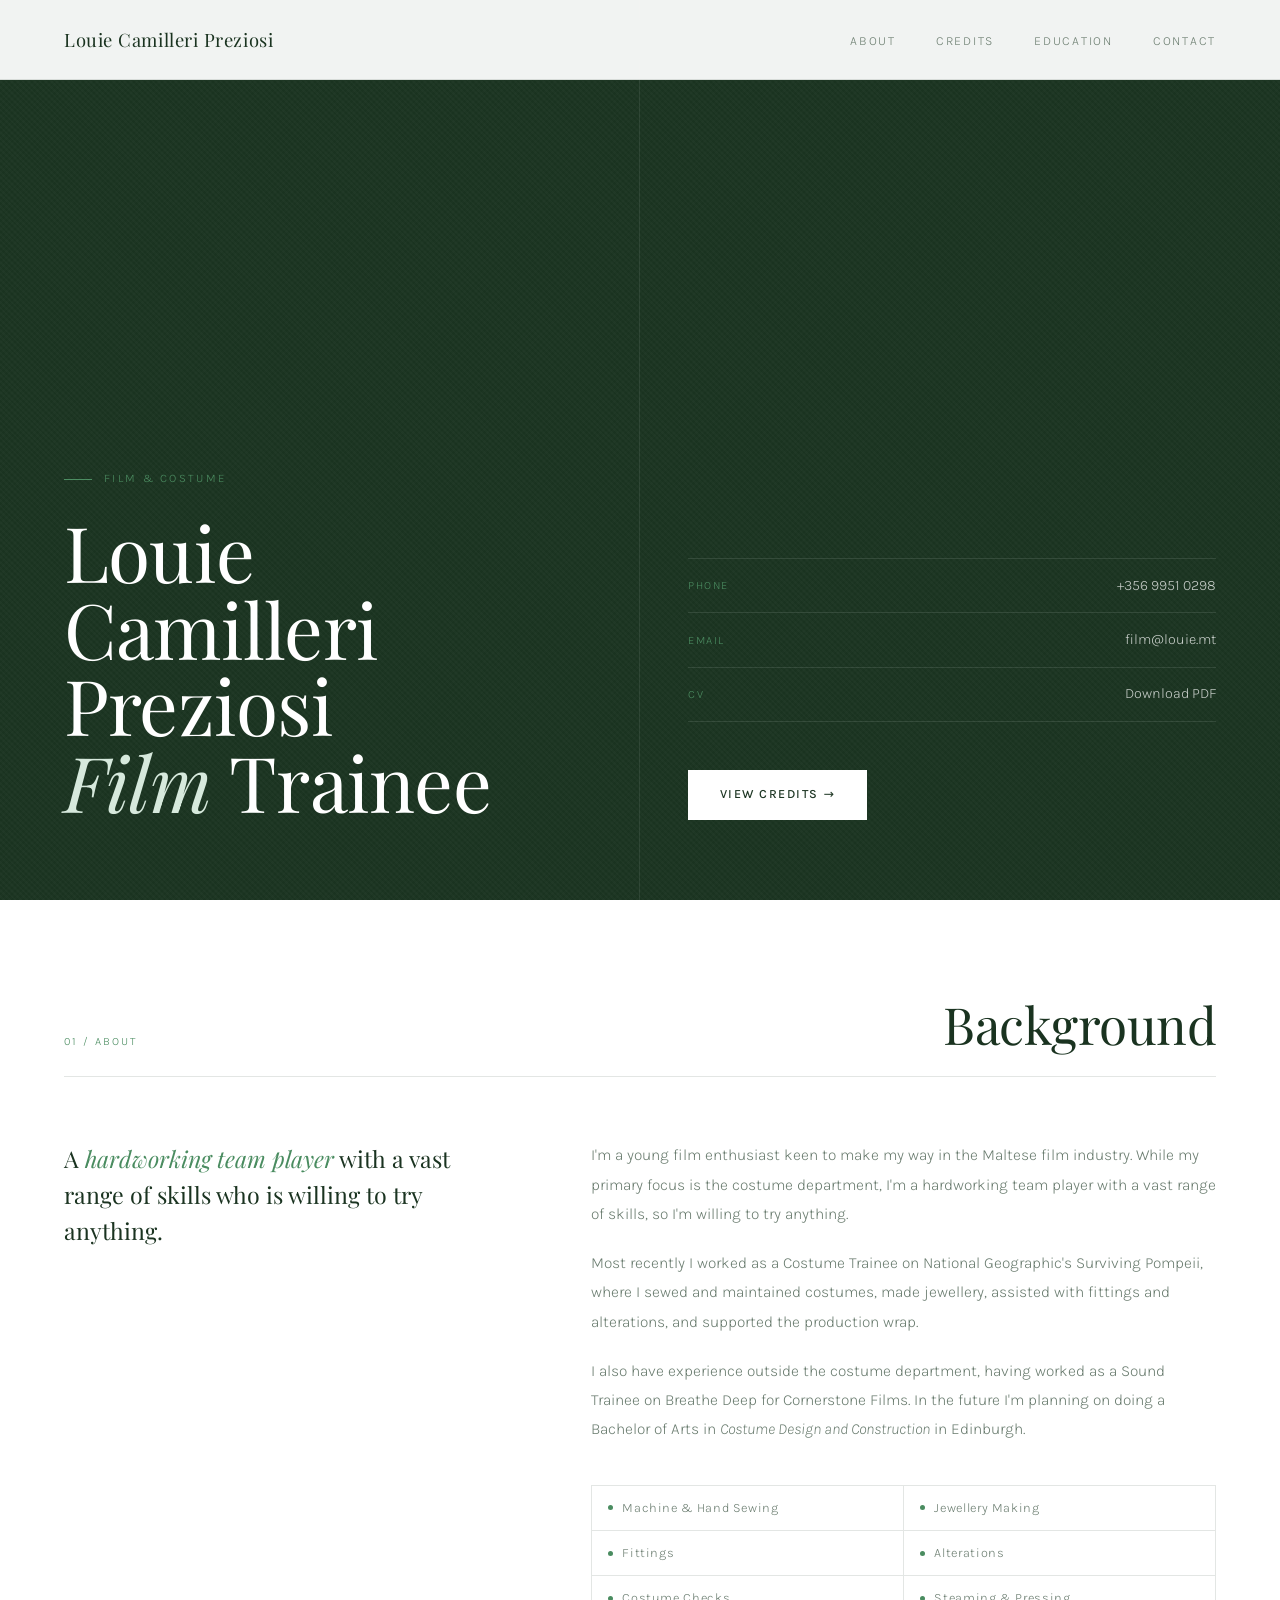
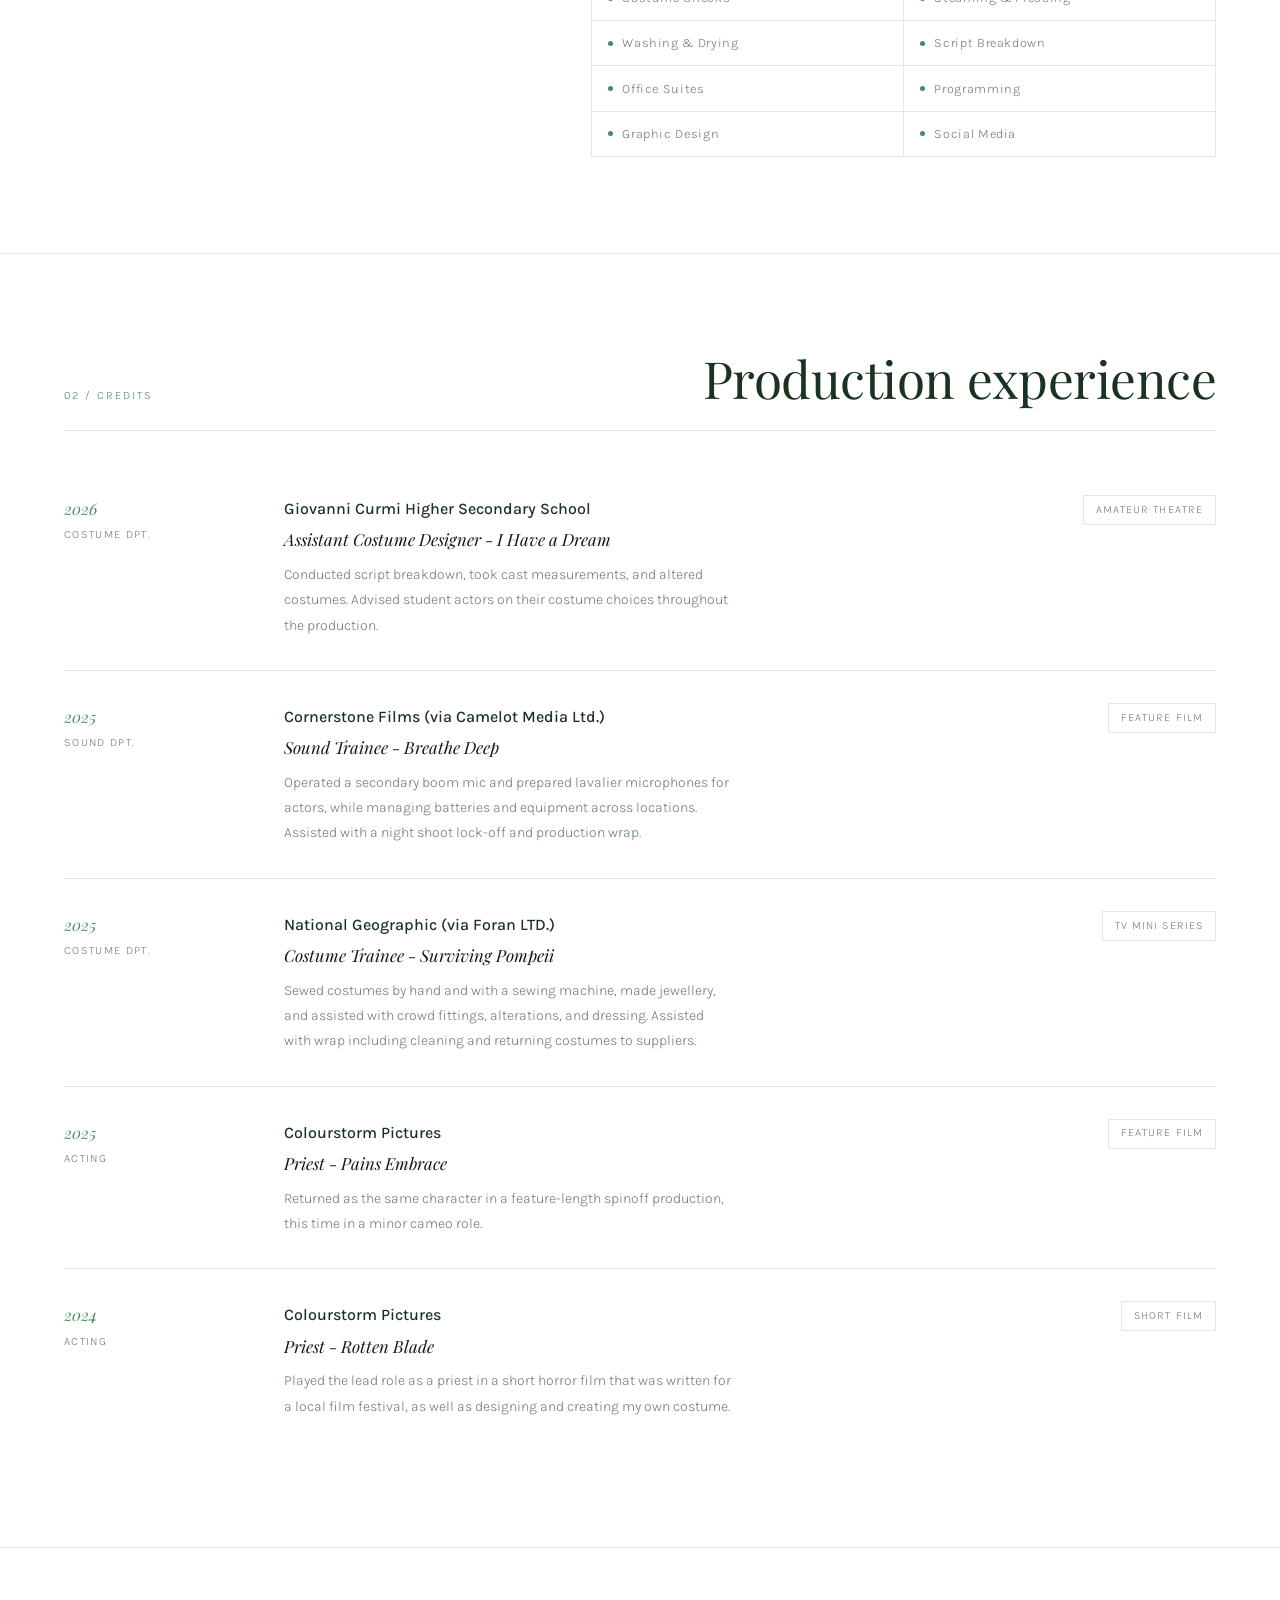
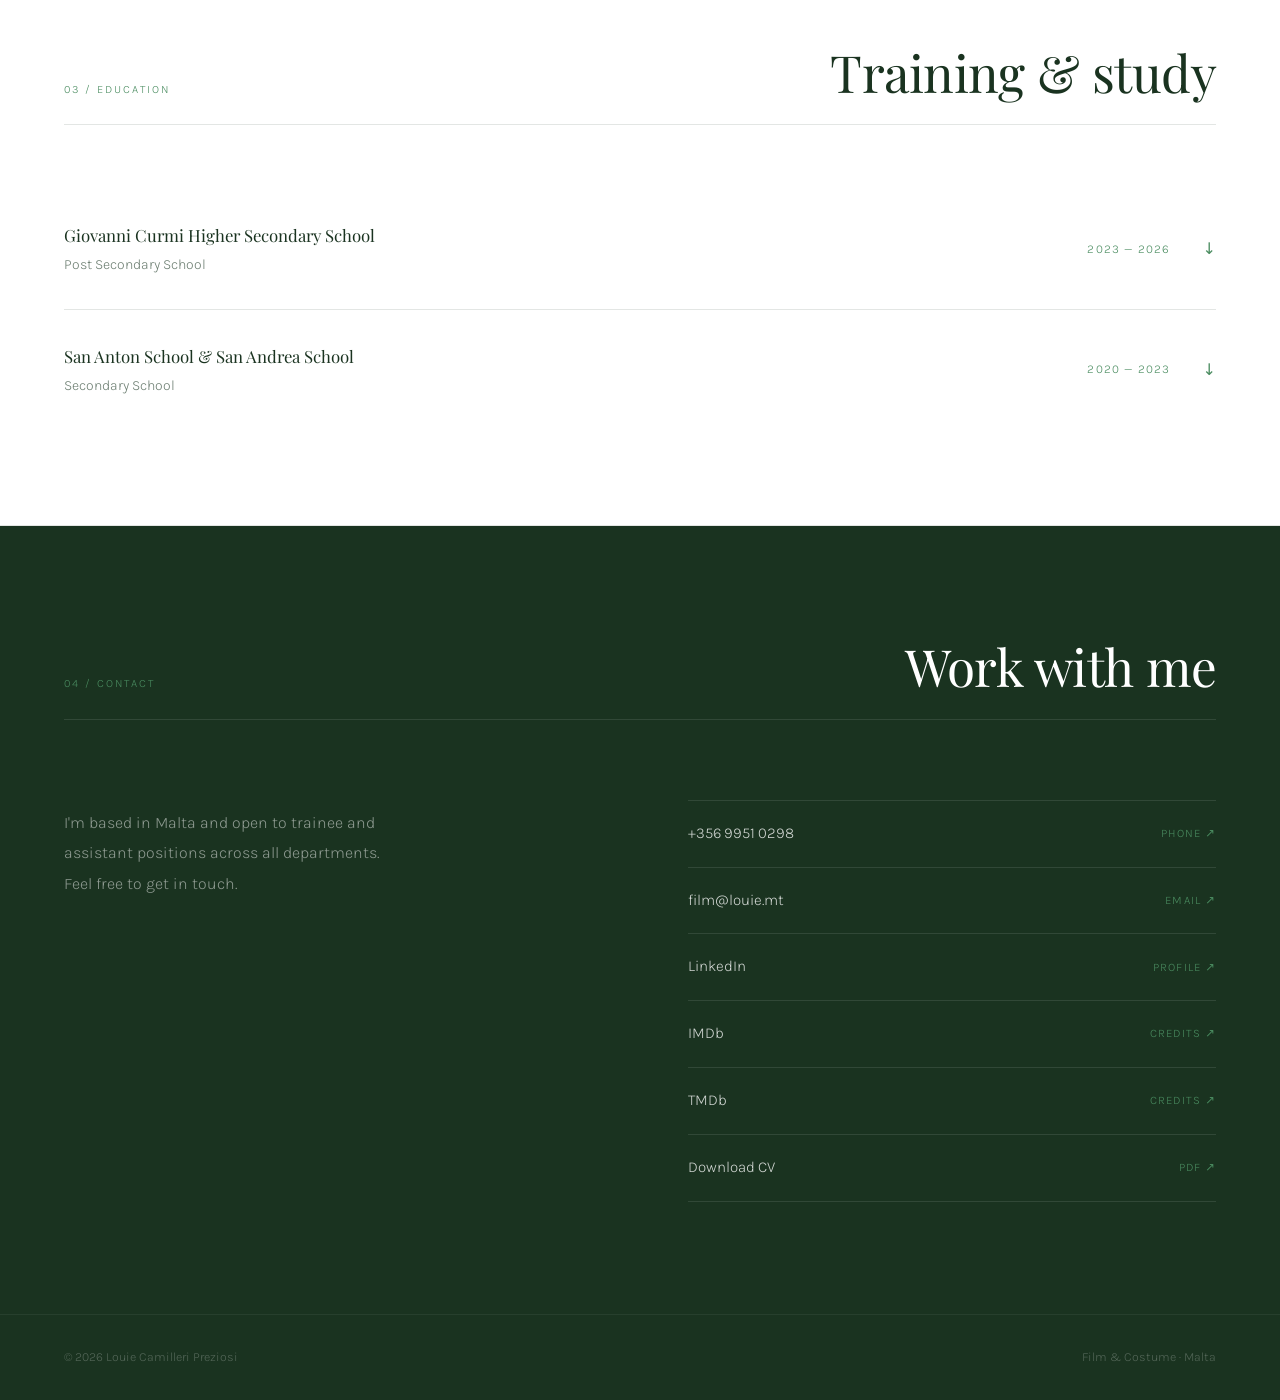
==== index.html @ af5a2836 "Add files via upload" ====
<!DOCTYPE html>
<html lang="en">
<head>
<meta charset="UTF-8">
<meta name="viewport" content="width=device-width, initial-scale=1.0">
<title>Louie - Film & Costume</title>
<link rel="preconnect" href="https://fonts.googleapis.com">
<link href="https://fonts.googleapis.com/css2?family=Playfair+Display:ital,wght@0,400;0,500;1,400;1,500&family=Karla:wght@300;400;500&display=swap" rel="stylesheet">
<style>
*, *::before, *::after { box-sizing: border-box; margin: 0; padding: 0; }
:root {
  --white: #FFFFFF;
  --green-deep: #1A3320;
  --green-mid: #2D5C3F;
  --green-light: #4A8C60;
  --green-pale: #D6E9DC;
  --green-wash: #EBF4EE;
  --ink: #111A14;
  --muted: #6B7D70;
  --border: rgba(26,51,32,0.12);
  --serif: 'Playfair Display', Georgia, serif;
  --sans: 'Karla', system-ui, sans-serif;
}
html { scroll-behavior: smooth; }
body {
  background: var(--white);
  color: var(--ink);
  font-family: var(--sans);
  font-weight: 300;
  line-height: 1.7;
  -webkit-font-smoothing: antialiased;
}
nav {
  position: fixed; top: 0; left: 0; right: 0; z-index: 100;
  display: flex; justify-content: space-between; align-items: center;
  padding: 1.5rem 4rem;
  background: rgba(255,255,255,0.94);
  backdrop-filter: blur(16px);
  border-bottom: 1px solid var(--border);
}
.nav-logo {
  font-family: var(--serif); font-size: 1.15rem; font-weight: 400;
  letter-spacing: 0.03em; color: var(--green-deep); text-decoration: none;
}
.nav-links { display: flex; gap: 2.5rem; list-style: none; }
.nav-links a {
  font-size: 0.78rem; letter-spacing: 0.14em; text-transform: uppercase;
  color: var(--muted); text-decoration: none; transition: color 0.2s;
}
.nav-links a:hover { color: var(--green-deep); }

/* Hero */
.hero {
  min-height: 100vh; background: var(--green-deep);
  display: grid; grid-template-columns: 1fr 1fr;
  position: relative; overflow: hidden;
}
.hero::before {
  content: ''; position: absolute; inset: 0;
  background-image:
    repeating-linear-gradient(45deg, transparent, transparent 2px, rgba(255,255,255,0.018) 2px, rgba(255,255,255,0.018) 4px),
    repeating-linear-gradient(-45deg, transparent, transparent 2px, rgba(255,255,255,0.012) 2px, rgba(255,255,255,0.012) 4px);
  pointer-events: none;
}
.hero-left {
  display: flex; flex-direction: column; justify-content: flex-end;
  padding: 8rem 3rem 5rem 4rem;
  border-right: 1px solid rgba(255,255,255,0.08);
}
.hero-eyebrow {
  font-size: 0.72rem; letter-spacing: 0.2em; text-transform: uppercase;
  color: var(--green-light); margin-bottom: 1.5rem;
  display: flex; align-items: center; gap: 0.75rem;
}
.hero-eyebrow::before {
  content: ''; display: inline-block;
  width: 28px; height: 1px; background: var(--green-light);
}
.hero-left h1 {
  font-family: var(--serif);
  font-size: clamp(3.5rem, 6vw, 6.5rem);
  font-weight: 400; line-height: 1.0;
  letter-spacing: -0.01em; color: var(--white);
}
.hero-left h1 em { font-style: italic; color: var(--green-pale); }
.hero-right {
  display: flex; flex-direction: column; justify-content: flex-end;
  padding: 8rem 4rem 5rem 3rem;
}
.hero-contacts { display: flex; flex-direction: column; gap: 0; margin-bottom: 3rem; }
.hero-contact-item {
  display: flex; justify-content: space-between; align-items: center;
  padding: 0.9rem 0; border-bottom: 1px solid rgba(255,255,255,0.1);
  text-decoration: none; transition: padding-left 0.2s;
}
.hero-contact-item:first-child { border-top: 1px solid rgba(255,255,255,0.1); }
.hero-contact-item:hover { padding-left: 0.4rem; }
.hero-contact-label { font-size: 0.7rem; letter-spacing: 0.14em; text-transform: uppercase; color: var(--green-light); }
.hero-contact-value { font-size: 0.9rem; color: rgba(255,255,255,0.75); }
.hero-cta {
  display: inline-flex; align-items: center; gap: 0.75rem;
  padding: 0.9rem 2rem; background: var(--white); color: var(--green-deep);
  font-family: var(--sans); font-size: 0.78rem; font-weight: 500;
  letter-spacing: 0.12em; text-transform: uppercase; text-decoration: none;
  transition: background 0.2s, transform 0.2s; align-self: flex-start;
}
.hero-cta:hover { background: var(--green-pale); transform: translateX(4px); }

/* Sections */
section { padding: 6rem 4rem; border-bottom: 1px solid var(--border); }
.section-header {
  display: flex; justify-content: space-between; align-items: baseline;
  margin-bottom: 4rem; padding-bottom: 1.5rem; border-bottom: 1px solid var(--border);
}
.section-label { font-size: 0.7rem; letter-spacing: 0.18em; text-transform: uppercase; color: var(--green-light); }
.section-title {
  font-family: var(--serif); font-size: clamp(2rem, 4vw, 3.5rem);
  font-weight: 400; letter-spacing: -0.01em; line-height: 1.1; color: var(--green-deep);
}

/* About */
.about-grid { display: grid; grid-template-columns: 5fr 7fr; gap: 5rem; align-items: start; }
.about-pull { font-family: var(--serif); font-size: 1.45rem; font-weight: 400; line-height: 1.55; color: var(--green-deep); }
.about-pull em { font-style: italic; color: var(--green-light); }
.about-body p { font-size: 0.97rem; color: var(--muted); margin-bottom: 1.2rem; line-height: 1.9; }
.skills-grid {
  display: grid;
  grid-template-columns: repeat(2, 1fr);
  margin-top: 2.5rem;
  border-left: 1px solid var(--border);
  border-top: 1px solid var(--border);
}
.skill-item {
  background: var(--white);
  padding: 0.7rem 1rem;
  font-size: 0.8rem;
  letter-spacing: 0.05em;
  color: var(--muted);
  display: flex;
  align-items: center;
  gap: 0.6rem;
  border-right: 1px solid var(--border);
  border-bottom: 1px solid var(--border);
  transition: background 0.2s, color 0.2s;
}
.skill-item:hover { background: var(--green-wash); color: var(--green-deep); }
.skill-item::before {
  content: '';
  width: 5px; height: 5px;
  border-radius: 50%;
  background: var(--green-light);
  flex-shrink: 0;
}

/* Credits */
.credits-list { display: flex; flex-direction: column; }
.credit-item {
  display: grid; grid-template-columns: 180px 1fr auto;
  gap: 2.5rem; padding: 2rem 0; border-bottom: 1px solid var(--border); align-items: start;
}
.credit-item:first-child { padding-top: 0; }
.credit-item:last-child { border-bottom: none; }
.credit-year { font-family: var(--serif); font-size: 1rem; color: var(--green-light); font-style: italic; margin-bottom: 0.2rem; }
.credit-dept { font-size: 0.7rem; letter-spacing: 0.12em; text-transform: uppercase; color: var(--muted); }
.credit-role { font-size: 1rem; font-weight: 500; color: var(--green-deep); margin-bottom: 0.2rem; }
.credit-production { font-family: var(--serif); font-size: 1.05rem; font-style: italic; color: var(--ink); margin-bottom: 0.5rem; }
.credit-desc { font-size: 0.88rem; color: var(--muted); line-height: 1.8; max-width: 56ch; }
.credit-type {
  font-size: 0.68rem; letter-spacing: 0.1em; text-transform: uppercase;
  padding: 0.3rem 0.75rem; border: 1px solid var(--border); color: var(--muted);
  white-space: nowrap; align-self: start;
}

/* Education */
.edu-list { display: flex; flex-direction: column; }
.edu-item { border-bottom: 1px solid var(--border); }
.edu-item:last-child { border-bottom: none; }
.edu-toggle {
  display: flex; justify-content: space-between; align-items: center;
  padding: 2rem 0; cursor: pointer;
  transition: color 0.2s;
}
.edu-toggle:hover .edu-qual { color: var(--green-light); }
.edu-arrow {
  font-size: 1rem; color: var(--green-light);
  transition: transform 0.3s ease;
  display: inline-block;
}
.edu-item.open .edu-arrow { transform: rotate(180deg); }
.edu-qual { font-family: var(--serif); font-size: 1.05rem; font-weight: 400; color: var(--green-deep); }
.edu-institution { font-size: 0.88rem; color: var(--muted); margin-top: 0.2rem; }
.edu-year { font-size: 0.75rem; letter-spacing: 0.1em; text-transform: uppercase; color: var(--green-light); }
.edu-subjects {
  max-height: 0;
  overflow: hidden;
  transition: max-height 0.4s ease, margin 0.4s ease;
  margin-bottom: 0;
}
.edu-item.open .edu-subjects { max-height: 600px; margin-bottom: 2rem; }
.edu-subject-group { margin-bottom: 1.5rem; }
.edu-subject-group:last-child { margin-bottom: 0; }
.edu-subject-group-label {
  font-size: 0.7rem;
  letter-spacing: 0.14em;
  text-transform: uppercase;
  color: var(--white);
  background: var(--green-mid);
  padding: 0.6rem 1rem;
}
.edu-subject-grid {
  display: grid;
  grid-template-columns: repeat(2, 1fr);
  border-left: 1px solid var(--border);
  border-top: 1px solid var(--border);
}
.edu-subject {
  background: var(--green-wash);
  padding: 0.6rem 1rem;
  font-size: 0.82rem;
  color: var(--muted);
  border-right: 1px solid var(--border);
  border-bottom: 1px solid var(--border);
}

/* Contact */
.contact-section { background: var(--green-deep); border-bottom: none; padding: 7rem 4rem; }
.contact-section .section-label { color: var(--green-light); }
.contact-section .section-title { color: var(--white); }
.contact-section .section-header { border-bottom-color: rgba(255,255,255,0.1); }
.contact-grid { display: grid; grid-template-columns: 1fr 1fr; gap: 6rem; align-items: start; }
.contact-sub { font-size: 1rem; color: rgba(255,255,255,0.5); line-height: 1.9; max-width: 36ch; margin-top: 1.5rem; }
.contact-links { display: flex; flex-direction: column; margin-top: 1rem; }
.contact-link {
  display: flex; justify-content: space-between; align-items: center;
  padding: 1.25rem 0; border-bottom: 1px solid rgba(255,255,255,0.1);
  text-decoration: none; color: rgba(255,255,255,0.8); font-size: 0.95rem;
  transition: color 0.2s, padding-left 0.2s;
}
.contact-link:first-child { border-top: 1px solid rgba(255,255,255,0.1); }
.contact-link:hover { color: var(--white); padding-left: 0.5rem; }
.contact-link span { font-size: 0.72rem; letter-spacing: 0.1em; text-transform: uppercase; color: var(--green-light); }

/* Footer */
footer {
  padding: 2rem 4rem; display: flex; justify-content: space-between; align-items: center;
  background: var(--green-deep); border-top: 1px solid rgba(255,255,255,0.06);
}
.footer-copy { font-size: 0.78rem; color: rgba(255,255,255,0.25); }

/* Animations */
.fade-up { opacity: 0; transform: translateY(20px); transition: opacity 0.65s ease, transform 0.65s ease; }
.fade-up.visible { opacity: 1; transform: none; }

/* Responsive */
@media (max-width: 960px) {
  nav { padding: 1.25rem 2rem; }
  .nav-links { gap: 1.5rem; }
  section { padding: 4rem 2rem; }
  .hero { grid-template-columns: 1fr; min-height: auto; }
  .hero-left { padding: 7rem 2rem 3rem; border-right: none; border-bottom: 1px solid rgba(255,255,255,0.08); }
  .hero-right { padding: 3rem 2rem 5rem; }
  .about-grid { grid-template-columns: 1fr; gap: 3rem; }
  .credit-item { grid-template-columns: 1fr; gap: 0.5rem; }
  .credit-type { display: none; }
  .edu-item { grid-template-columns: 1fr; gap: 0.25rem; }
  .edu-year { text-align: left; }
  .work-grid { grid-template-columns: 1fr; }
  .contact-grid { grid-template-columns: 1fr; gap: 3rem; }
  .contact-section { padding: 4rem 2rem; }
  footer { padding: 1.5rem 2rem; flex-direction: column; gap: 0.5rem; }
}
@media (max-width: 600px) {
  .nav-links { display: none; }
  .section-header { flex-direction: column; gap: 0.5rem; }
  .skills-grid { grid-template-columns: 1fr; }
}
</style>
</head>
<body>

<nav>
  <a class="nav-logo" href="#">Louie Camilleri Preziosi</a>
  <ul class="nav-links">
    <li><a href="#about">About</a></li>
    <li><a href="#credits">Credits</a></li>
    <li><a href="#education">Education</a></li>
    <li><a href="#contact">Contact</a></li>
  </ul>
</nav>

<!-- Hero -->
<div class="hero">
  <div class="hero-left">
    <p class="hero-eyebrow">Film &amp; Costume</p>
    <h1>Louie<br>Camilleri Preziosi<br><em>Film</em>&nbsp;Trainee</h1>
  </div>
  <div class="hero-right">
    <div class="hero-contacts">
      <a href="tel:+35699510298" class="hero-contact-item">
        <span class="hero-contact-label">Phone</span>
        <span class="hero-contact-value">+356 9951 0298</span>
      </a>
      <a href="mailto:film@louie.mt" class="hero-contact-item">
        <span class="hero-contact-label">Email</span>
        <span class="hero-contact-value">film@louie.mt</span>
      </a>
      <a href="Louie_Camilleri_Preziosi_CV.pdf" download class="hero-contact-item">
        <span class="hero-contact-label">CV</span>
        <span class="hero-contact-value">Download PDF</span>
      </a>
    </div>
    <a href="#credits" class="hero-cta">View Credits &rarr;</a>
  </div>
</div>

<!-- About -->
<section id="about">
  <div class="section-header fade-up">
    <span class="section-label">01 / About</span>
    <h2 class="section-title">Background</h2>
  </div>
  <div class="about-grid">
    <p class="about-pull fade-up">A <em>hardworking team player</em> with a vast range of skills who is willing to try anything.</p>
    <div class="about-body fade-up">
      <p>I'm a young film enthusiast keen to make my way in the Maltese film industry. While my primary focus is the costume department, I'm a hardworking team player with a vast range of skills, so I'm willing to try anything.</p>
      <p>Most recently I worked as a Costume Trainee on National Geographic's Surviving Pompeii, where I sewed and maintained costumes, made jewellery, assisted with fittings and alterations, and supported the production wrap.</p>
      <p>I also have experience outside the costume department, having worked as a Sound Trainee on Breathe Deep for Cornerstone Films. In the future I'm planning on doing a Bachelor of Arts in <em>Costume Design and Construction</em> in Edinburgh.</p>
      <div class="skills-grid">
        <span class="skill-item">Machine &amp; Hand Sewing</span>
        <span class="skill-item">Jewellery Making</span>
        <span class="skill-item">Fittings</span>
        <span class="skill-item">Alterations</span>
        <span class="skill-item">Costume Checks</span>
        <span class="skill-item">Steaming &amp; Pressing</span>
        <span class="skill-item">Washing &amp; Drying</span>
        <span class="skill-item">Script Breakdown</span>
        <span class="skill-item">Office Suites</span>
        <span class="skill-item">Programming</span>
        <span class="skill-item">Graphic Design</span>
        <span class="skill-item">Social Media</span>
      </div>
    </div>
  </div>
</section>

<!-- Credits -->
<section id="credits">
  <div class="section-header fade-up">
    <span class="section-label">02 / Credits</span>
    <h2 class="section-title">Production experience</h2>
  </div>
  <div class="credits-list">
    <div class="credit-item fade-up">
      <div class="credit-meta">
        <p class="credit-year">2026</p>
        <p class="credit-dept">Costume Dpt.</p>
      </div>
      <div class="credit-main">
        <p class="credit-role">Giovanni Curmi Higher Secondary School</p>
        <p class="credit-production">Assistant Costume Designer - I Have a Dream</p>
        <p class="credit-desc">Conducted script breakdown, took cast measurements, and altered costumes. Advised student actors on their costume choices throughout the production.</p>
      </div>
      <span class="credit-type">Amateur Theatre</span>
    </div>
    <div class="credit-item fade-up">
      <div class="credit-meta">
        <p class="credit-year">2025</p>
        <p class="credit-dept">Sound Dpt.</p>
      </div>
      <div class="credit-main">
        <p class="credit-role">Cornerstone Films (via Camelot Media Ltd.)</p>
        <p class="credit-production">Sound Trainee - Breathe Deep</p>
        <p class="credit-desc">Operated a secondary boom mic and prepared lavalier microphones for actors, while managing batteries and equipment across locations. Assisted with a night shoot lock-off and production wrap.</p>
      </div>
      <span class="credit-type">Feature Film</span>
    </div>
    <div class="credit-item fade-up">
      <div class="credit-meta">
        <p class="credit-year">2025</p>
        <p class="credit-dept">Costume Dpt.</p>
      </div>
      <div class="credit-main">
        <p class="credit-role">National Geographic (via Foran LTD.)</p>
        <p class="credit-production">Costume Trainee - Surviving Pompeii</p>
        <p class="credit-desc">Sewed costumes by hand and with a sewing machine, made jewellery, and assisted with crowd fittings, alterations, and dressing. Assisted with wrap including cleaning and returning costumes to suppliers.</p>
      </div>
      <span class="credit-type">TV Mini Series</span>
    </div>
    <div class="credit-item fade-up">
      <div class="credit-meta">
        <p class="credit-year">2025</p>
        <p class="credit-dept">Acting</p>
      </div>
      <div class="credit-main">
        <p class="credit-role">Colourstorm Pictures</p>
        <p class="credit-production">Priest - Pains Embrace</p>
        <p class="credit-desc">Returned as the same character in a feature-length spinoff production, this time in a minor cameo role.</p>
      </div>
      <span class="credit-type">Feature Film</span>
    </div>
    <div class="credit-item fade-up">
      <div class="credit-meta">
        <p class="credit-year">2024</p>
        <p class="credit-dept">Acting</p>
      </div>
      <div class="credit-main">
        <p class="credit-role">Colourstorm Pictures</p>
        <p class="credit-production">Priest - Rotten Blade</p>
        <p class="credit-desc">Played the lead role as a priest in a short horror film that was written for a local film festival, as well as designing and creating my own costume.</p>
      </div>
      <span class="credit-type">Short Film</span>
    </div>
  </div>
</section>

<!-- Education -->
<section id="education">
  <div class="section-header fade-up">
    <span class="section-label">03 / Education</span>
    <h2 class="section-title">Training &amp; study</h2>
  </div>
  <div class="edu-list">
    <div class="edu-item fade-up">
      <div class="edu-toggle" onclick="toggleEdu(this)">
        <div>
          <p class="edu-qual">Giovanni Curmi Higher Secondary School</p>
          <p class="edu-institution">Post Secondary School</p>
        </div>
        <div style="display:flex; align-items:center; gap:2rem;">
          <p class="edu-year">2023 — 2026</p>
          <span class="edu-arrow">↓</span>
        </div>
      </div>
      <div class="edu-subjects">
        <div class="edu-subject-group">
          <p class="edu-subject-group-label">Advanced Matriculation</p>
          <div class="edu-subject-grid">
            <span class="edu-subject">Computing</span>
            <span class="edu-subject">Sociology</span>
          </div>
        </div>
        <div class="edu-subject-group">
          <p class="edu-subject-group-label">Intermediate Matriculation</p>
          <div class="edu-subject-grid">
            <span class="edu-subject">English</span>
            <span class="edu-subject">Marketing</span>
            <span class="edu-subject">Pure Mathematics</span>
            <span class="edu-subject">Systems of Knowledge</span>
          </div>
        </div>
      </div>
    </div>
    <div class="edu-item fade-up">
      <div class="edu-toggle" onclick="toggleEdu(this)">
        <div>
          <p class="edu-qual">San Anton School &amp; San Andrea School</p>
          <p class="edu-institution">Secondary School</p>
        </div>
        <div style="display:flex; align-items:center; gap:2rem;">
          <p class="edu-year">2020 — 2023</p>
          <span class="edu-arrow">↓</span>
        </div>
      </div>
      <div class="edu-subjects">
        <div class="edu-subject-group">
          <p class="edu-subject-group-label">Intermediate Matriculation</p>
          <div class="edu-subject-grid">
            <span class="edu-subject">Biology</span>
            <span class="edu-subject">Computing</span>
            <span class="edu-subject">English Language</span>
            <span class="edu-subject">English Literature</span>
            <span class="edu-subject">Environmental Studies</span>
            <span class="edu-subject">Maltese</span>
            <span class="edu-subject">Mathematics</span>
            <span class="edu-subject">Physics</span>
            <span class="edu-subject">Religious Knowledge</span>
            <span class="edu-subject">Spanish</span>
          </div>
        </div>
      </div>
    </div>
  </div>
  </div>
</section>

<!-- Contact -->
<section id="contact" class="contact-section">
  <div class="section-header fade-up">
    <span class="section-label">04 / Contact</span>
    <h2 class="section-title">Work with me</h2>
  </div>
  <div class="contact-grid">
    <div class="fade-up">
      <p class="contact-sub">I'm based in Malta and open to trainee and assistant positions across all departments. Feel free to get in touch.</p>
    </div>
    <div class="fade-up">
      <div class="contact-links">
        <a class="contact-link" href="tel:+35699510298">+356 9951 0298<span>Phone ↗</span></a>
        <a class="contact-link" href="mailto:film@louie.mt">film@louie.mt<span>Email ↗</span></a>
        <a class="contact-link" href="https://www.linkedin.com/in/louiecamilleripreziosi/" target="_blank" rel="noopener">LinkedIn<span>Profile ↗</span></a>
        <a class="contact-link" href="https://www.imdb.com/name/nm17773073/" target="_blank" rel="noopener">IMDb<span>Credits ↗</span></a>
        <a class="contact-link" href="https://www.themoviedb.org/person/5912438-louie-camilleri-preziosi" target="_blank" rel="noopener">TMDb<span>Credits ↗</span></a>
        <a class="contact-link" href="Louie_Camilleri_Preziosi_CV.pdf" download>Download CV<span>PDF ↗</span></a>
      </div>
    </div>
  </div>
</section>

<footer>
  <span class="footer-copy">&copy; 2026 Louie Camilleri Preziosi</span>
  <span class="footer-copy">Film &amp; Costume &middot; Malta</span>
</footer>

<script>
  const observer = new IntersectionObserver((entries) => {
    entries.forEach((entry, i) => {
      if (entry.isIntersecting) {
        setTimeout(() => entry.target.classList.add('visible'), i * 90);
        observer.unobserve(entry.target);
      }
    });
  }, { threshold: 0.08 });
  document.querySelectorAll('.fade-up').forEach(el => observer.observe(el));
  function toggleEdu(el) {
    const item = el.closest('.edu-item');
    item.classList.toggle('open');
  } 
</script>
</body>
</html>
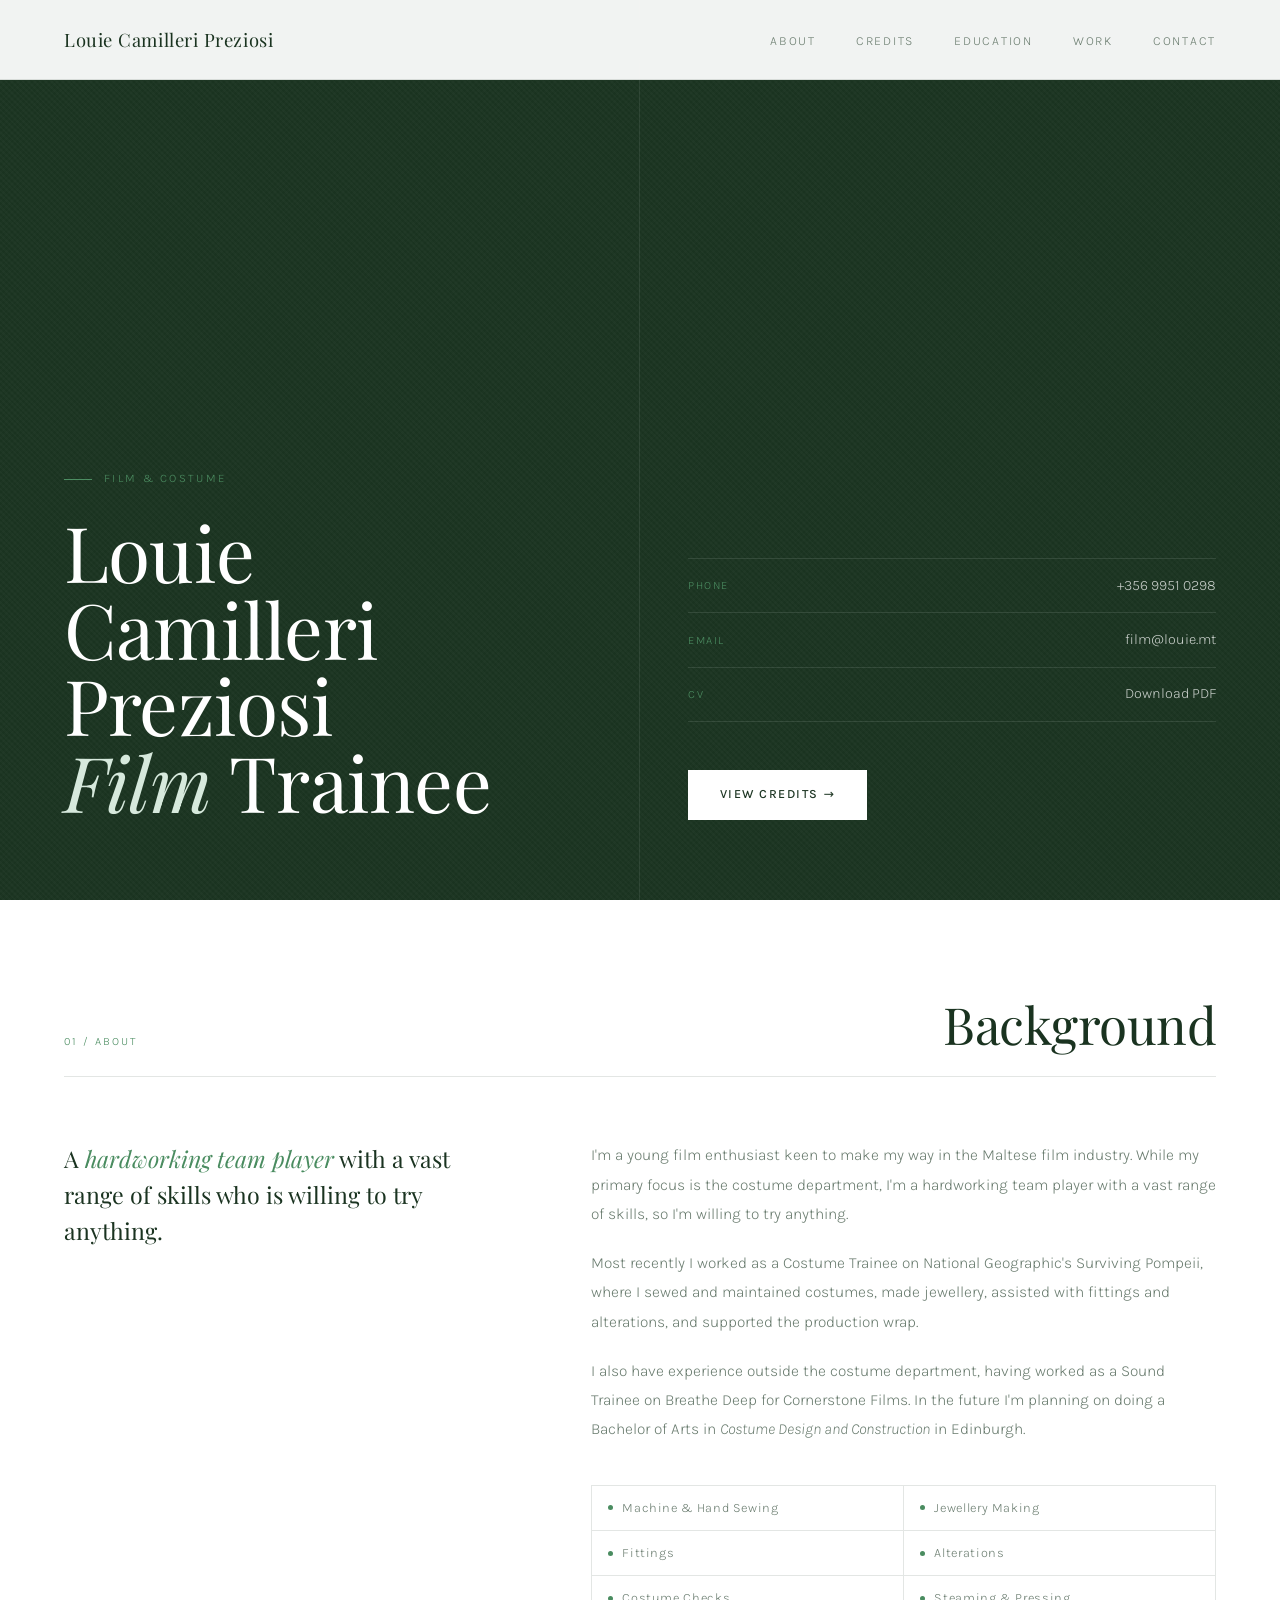
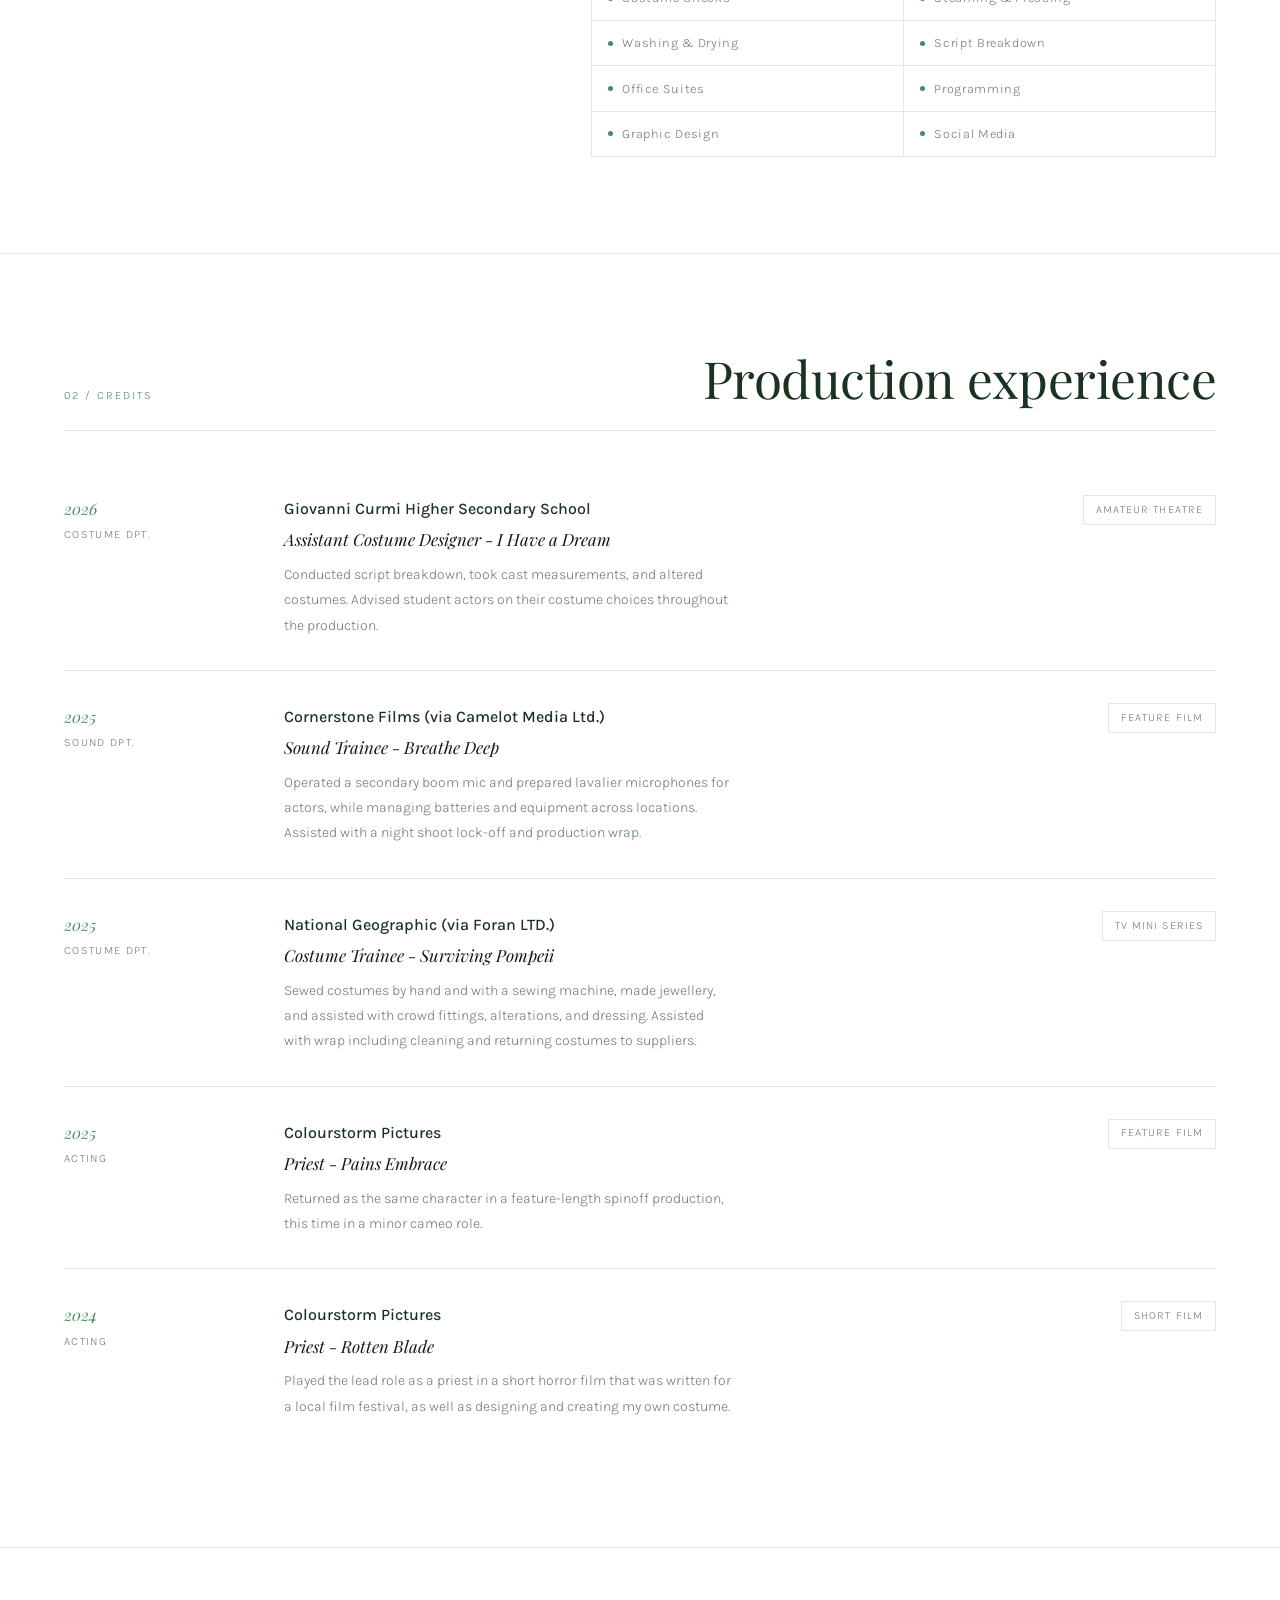
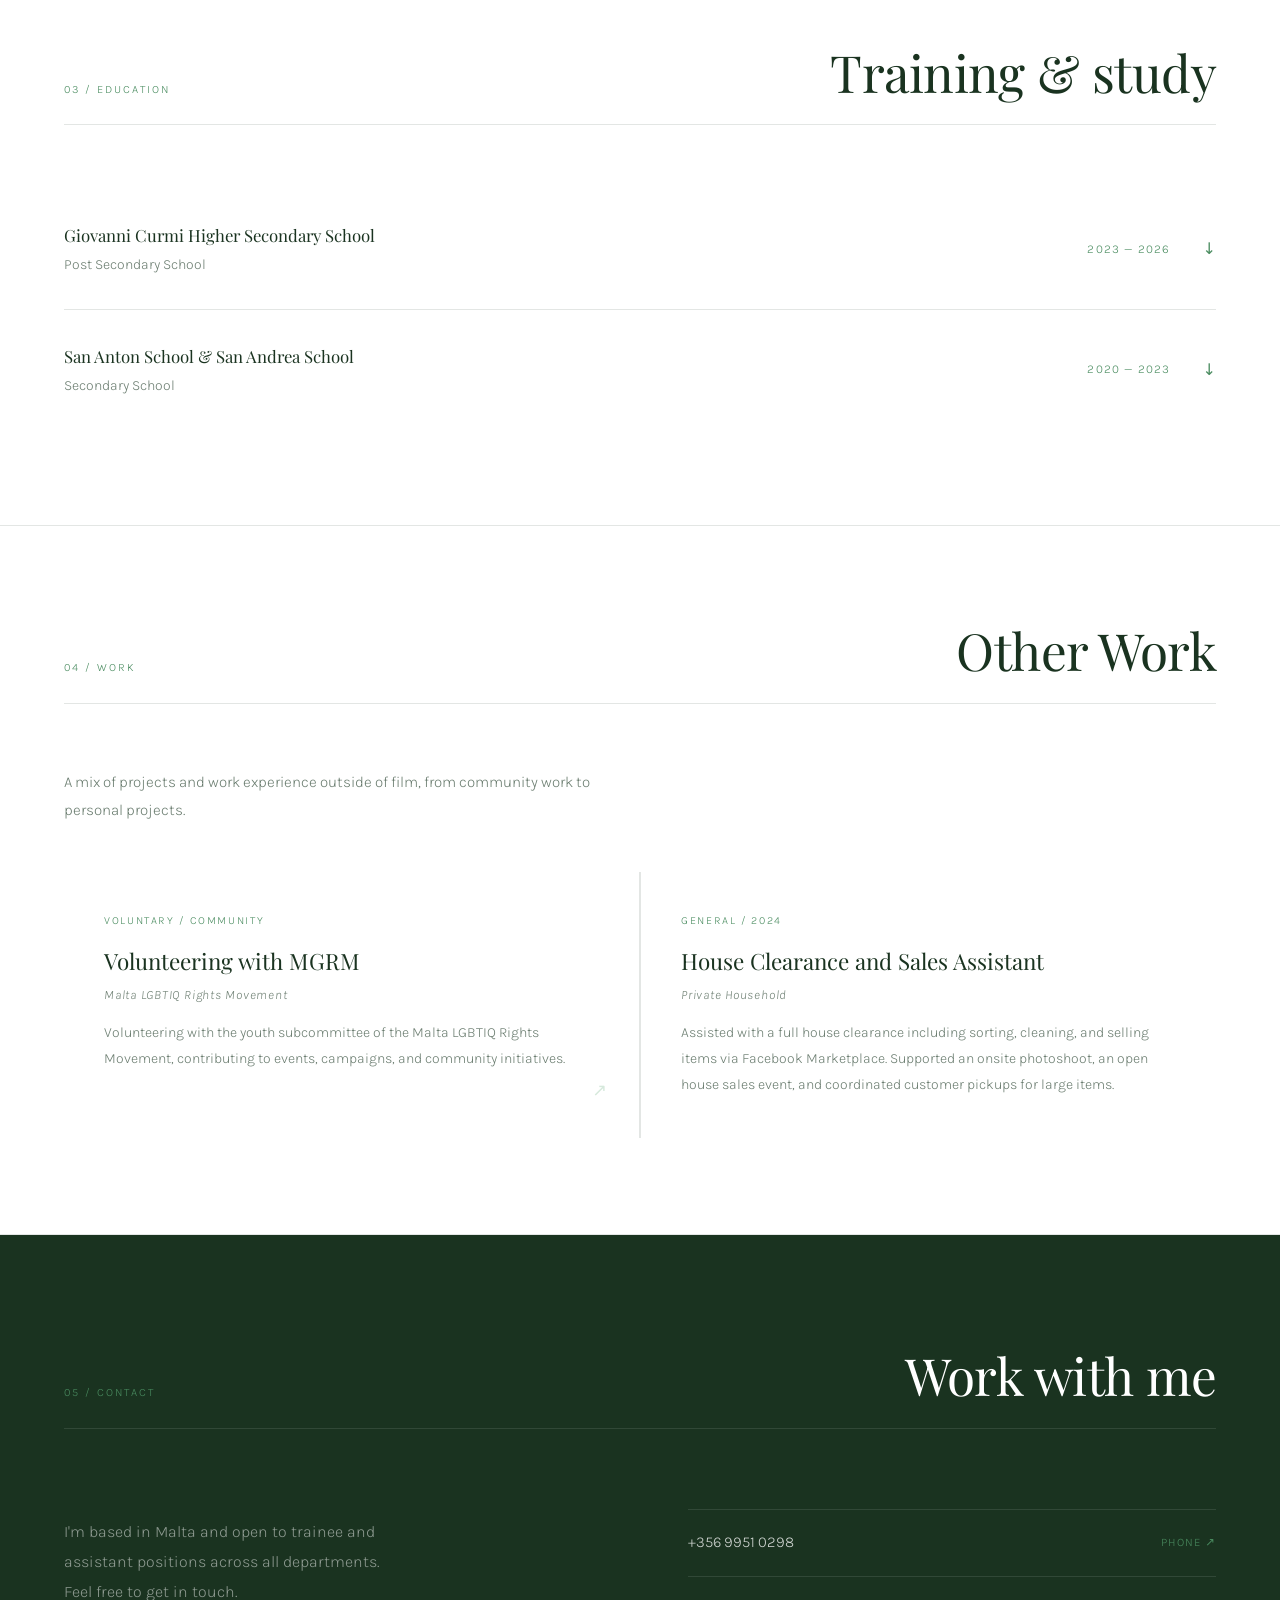
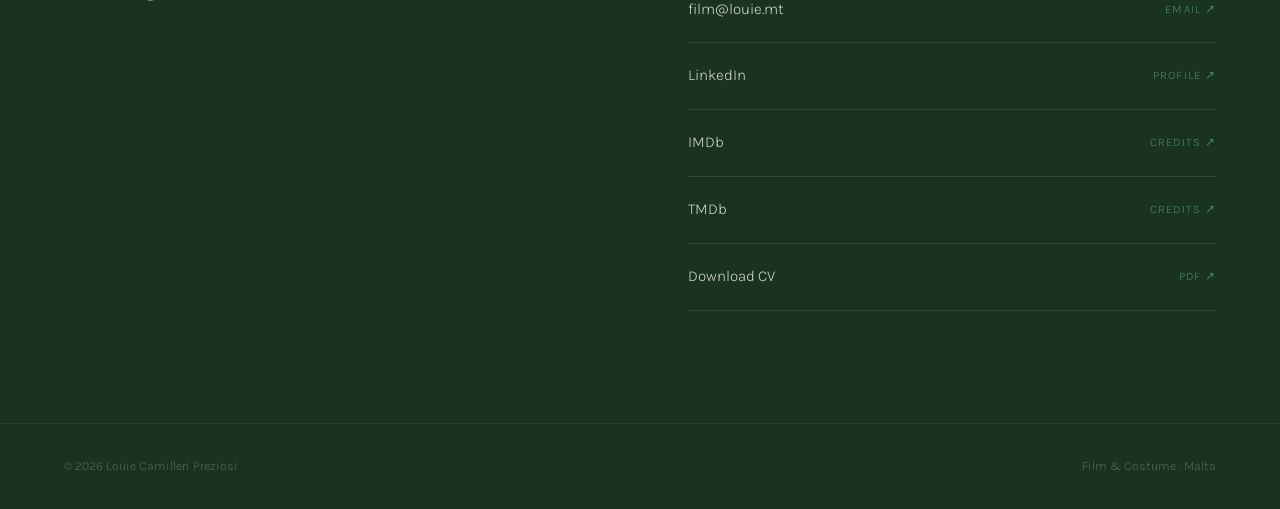
==== commit 4fae6f9a: "Add files via upload" ====
--- a/index.html
+++ b/index.html
@@ -1,530 +1,322 @@
 <!DOCTYPE html>
 <html lang="en">
+
 <head>
-<meta charset="UTF-8">
-<meta name="viewport" content="width=device-width, initial-scale=1.0">
-<title>Louie - Film & Costume</title>
-<link rel="preconnect" href="https://fonts.googleapis.com">
-<link href="https://fonts.googleapis.com/css2?family=Playfair+Display:ital,wght@0,400;0,500;1,400;1,500&family=Karla:wght@300;400;500&display=swap" rel="stylesheet">
-<style>
-*, *::before, *::after { box-sizing: border-box; margin: 0; padding: 0; }
-:root {
-  --white: #FFFFFF;
-  --green-deep: #1A3320;
-  --green-mid: #2D5C3F;
-  --green-light: #4A8C60;
-  --green-pale: #D6E9DC;
-  --green-wash: #EBF4EE;
-  --ink: #111A14;
-  --muted: #6B7D70;
-  --border: rgba(26,51,32,0.12);
-  --serif: 'Playfair Display', Georgia, serif;
-  --sans: 'Karla', system-ui, sans-serif;
-}
-html { scroll-behavior: smooth; }
-body {
-  background: var(--white);
-  color: var(--ink);
-  font-family: var(--sans);
-  font-weight: 300;
-  line-height: 1.7;
-  -webkit-font-smoothing: antialiased;
-}
-nav {
-  position: fixed; top: 0; left: 0; right: 0; z-index: 100;
-  display: flex; justify-content: space-between; align-items: center;
-  padding: 1.5rem 4rem;
-  background: rgba(255,255,255,0.94);
-  backdrop-filter: blur(16px);
-  border-bottom: 1px solid var(--border);
-}
-.nav-logo {
-  font-family: var(--serif); font-size: 1.15rem; font-weight: 400;
-  letter-spacing: 0.03em; color: var(--green-deep); text-decoration: none;
-}
-.nav-links { display: flex; gap: 2.5rem; list-style: none; }
-.nav-links a {
-  font-size: 0.78rem; letter-spacing: 0.14em; text-transform: uppercase;
-  color: var(--muted); text-decoration: none; transition: color 0.2s;
-}
-.nav-links a:hover { color: var(--green-deep); }
-
-/* Hero */
-.hero {
-  min-height: 100vh; background: var(--green-deep);
-  display: grid; grid-template-columns: 1fr 1fr;
-  position: relative; overflow: hidden;
-}
-.hero::before {
-  content: ''; position: absolute; inset: 0;
-  background-image:
-    repeating-linear-gradient(45deg, transparent, transparent 2px, rgba(255,255,255,0.018) 2px, rgba(255,255,255,0.018) 4px),
-    repeating-linear-gradient(-45deg, transparent, transparent 2px, rgba(255,255,255,0.012) 2px, rgba(255,255,255,0.012) 4px);
-  pointer-events: none;
-}
-.hero-left {
-  display: flex; flex-direction: column; justify-content: flex-end;
-  padding: 8rem 3rem 5rem 4rem;
-  border-right: 1px solid rgba(255,255,255,0.08);
-}
-.hero-eyebrow {
-  font-size: 0.72rem; letter-spacing: 0.2em; text-transform: uppercase;
-  color: var(--green-light); margin-bottom: 1.5rem;
-  display: flex; align-items: center; gap: 0.75rem;
-}
-.hero-eyebrow::before {
-  content: ''; display: inline-block;
-  width: 28px; height: 1px; background: var(--green-light);
-}
-.hero-left h1 {
-  font-family: var(--serif);
-  font-size: clamp(3.5rem, 6vw, 6.5rem);
-  font-weight: 400; line-height: 1.0;
-  letter-spacing: -0.01em; color: var(--white);
-}
-.hero-left h1 em { font-style: italic; color: var(--green-pale); }
-.hero-right {
-  display: flex; flex-direction: column; justify-content: flex-end;
-  padding: 8rem 4rem 5rem 3rem;
-}
-.hero-contacts { display: flex; flex-direction: column; gap: 0; margin-bottom: 3rem; }
-.hero-contact-item {
-  display: flex; justify-content: space-between; align-items: center;
-  padding: 0.9rem 0; border-bottom: 1px solid rgba(255,255,255,0.1);
-  text-decoration: none; transition: padding-left 0.2s;
-}
-.hero-contact-item:first-child { border-top: 1px solid rgba(255,255,255,0.1); }
-.hero-contact-item:hover { padding-left: 0.4rem; }
-.hero-contact-label { font-size: 0.7rem; letter-spacing: 0.14em; text-transform: uppercase; color: var(--green-light); }
-.hero-contact-value { font-size: 0.9rem; color: rgba(255,255,255,0.75); }
-.hero-cta {
-  display: inline-flex; align-items: center; gap: 0.75rem;
-  padding: 0.9rem 2rem; background: var(--white); color: var(--green-deep);
-  font-family: var(--sans); font-size: 0.78rem; font-weight: 500;
-  letter-spacing: 0.12em; text-transform: uppercase; text-decoration: none;
-  transition: background 0.2s, transform 0.2s; align-self: flex-start;
-}
-.hero-cta:hover { background: var(--green-pale); transform: translateX(4px); }
-
-/* Sections */
-section { padding: 6rem 4rem; border-bottom: 1px solid var(--border); }
-.section-header {
-  display: flex; justify-content: space-between; align-items: baseline;
-  margin-bottom: 4rem; padding-bottom: 1.5rem; border-bottom: 1px solid var(--border);
-}
-.section-label { font-size: 0.7rem; letter-spacing: 0.18em; text-transform: uppercase; color: var(--green-light); }
-.section-title {
-  font-family: var(--serif); font-size: clamp(2rem, 4vw, 3.5rem);
-  font-weight: 400; letter-spacing: -0.01em; line-height: 1.1; color: var(--green-deep);
-}
-
-/* About */
-.about-grid { display: grid; grid-template-columns: 5fr 7fr; gap: 5rem; align-items: start; }
-.about-pull { font-family: var(--serif); font-size: 1.45rem; font-weight: 400; line-height: 1.55; color: var(--green-deep); }
-.about-pull em { font-style: italic; color: var(--green-light); }
-.about-body p { font-size: 0.97rem; color: var(--muted); margin-bottom: 1.2rem; line-height: 1.9; }
-.skills-grid {
-  display: grid;
-  grid-template-columns: repeat(2, 1fr);
-  margin-top: 2.5rem;
-  border-left: 1px solid var(--border);
-  border-top: 1px solid var(--border);
-}
-.skill-item {
-  background: var(--white);
-  padding: 0.7rem 1rem;
-  font-size: 0.8rem;
-  letter-spacing: 0.05em;
-  color: var(--muted);
-  display: flex;
-  align-items: center;
-  gap: 0.6rem;
-  border-right: 1px solid var(--border);
-  border-bottom: 1px solid var(--border);
-  transition: background 0.2s, color 0.2s;
-}
-.skill-item:hover { background: var(--green-wash); color: var(--green-deep); }
-.skill-item::before {
-  content: '';
-  width: 5px; height: 5px;
-  border-radius: 50%;
-  background: var(--green-light);
-  flex-shrink: 0;
-}
-
-/* Credits */
-.credits-list { display: flex; flex-direction: column; }
-.credit-item {
-  display: grid; grid-template-columns: 180px 1fr auto;
-  gap: 2.5rem; padding: 2rem 0; border-bottom: 1px solid var(--border); align-items: start;
-}
-.credit-item:first-child { padding-top: 0; }
-.credit-item:last-child { border-bottom: none; }
-.credit-year { font-family: var(--serif); font-size: 1rem; color: var(--green-light); font-style: italic; margin-bottom: 0.2rem; }
-.credit-dept { font-size: 0.7rem; letter-spacing: 0.12em; text-transform: uppercase; color: var(--muted); }
-.credit-role { font-size: 1rem; font-weight: 500; color: var(--green-deep); margin-bottom: 0.2rem; }
-.credit-production { font-family: var(--serif); font-size: 1.05rem; font-style: italic; color: var(--ink); margin-bottom: 0.5rem; }
-.credit-desc { font-size: 0.88rem; color: var(--muted); line-height: 1.8; max-width: 56ch; }
-.credit-type {
-  font-size: 0.68rem; letter-spacing: 0.1em; text-transform: uppercase;
-  padding: 0.3rem 0.75rem; border: 1px solid var(--border); color: var(--muted);
-  white-space: nowrap; align-self: start;
-}
-
-/* Education */
-.edu-list { display: flex; flex-direction: column; }
-.edu-item { border-bottom: 1px solid var(--border); }
-.edu-item:last-child { border-bottom: none; }
-.edu-toggle {
-  display: flex; justify-content: space-between; align-items: center;
-  padding: 2rem 0; cursor: pointer;
-  transition: color 0.2s;
-}
-.edu-toggle:hover .edu-qual { color: var(--green-light); }
-.edu-arrow {
-  font-size: 1rem; color: var(--green-light);
-  transition: transform 0.3s ease;
-  display: inline-block;
-}
-.edu-item.open .edu-arrow { transform: rotate(180deg); }
-.edu-qual { font-family: var(--serif); font-size: 1.05rem; font-weight: 400; color: var(--green-deep); }
-.edu-institution { font-size: 0.88rem; color: var(--muted); margin-top: 0.2rem; }
-.edu-year { font-size: 0.75rem; letter-spacing: 0.1em; text-transform: uppercase; color: var(--green-light); }
-.edu-subjects {
-  max-height: 0;
-  overflow: hidden;
-  transition: max-height 0.4s ease, margin 0.4s ease;
-  margin-bottom: 0;
-}
-.edu-item.open .edu-subjects { max-height: 600px; margin-bottom: 2rem; }
-.edu-subject-group { margin-bottom: 1.5rem; }
-.edu-subject-group:last-child { margin-bottom: 0; }
-.edu-subject-group-label {
-  font-size: 0.7rem;
-  letter-spacing: 0.14em;
-  text-transform: uppercase;
-  color: var(--white);
-  background: var(--green-mid);
-  padding: 0.6rem 1rem;
-}
-.edu-subject-grid {
-  display: grid;
-  grid-template-columns: repeat(2, 1fr);
-  border-left: 1px solid var(--border);
-  border-top: 1px solid var(--border);
-}
-.edu-subject {
-  background: var(--green-wash);
-  padding: 0.6rem 1rem;
-  font-size: 0.82rem;
-  color: var(--muted);
-  border-right: 1px solid var(--border);
-  border-bottom: 1px solid var(--border);
-}
-
-/* Contact */
-.contact-section { background: var(--green-deep); border-bottom: none; padding: 7rem 4rem; }
-.contact-section .section-label { color: var(--green-light); }
-.contact-section .section-title { color: var(--white); }
-.contact-section .section-header { border-bottom-color: rgba(255,255,255,0.1); }
-.contact-grid { display: grid; grid-template-columns: 1fr 1fr; gap: 6rem; align-items: start; }
-.contact-sub { font-size: 1rem; color: rgba(255,255,255,0.5); line-height: 1.9; max-width: 36ch; margin-top: 1.5rem; }
-.contact-links { display: flex; flex-direction: column; margin-top: 1rem; }
-.contact-link {
-  display: flex; justify-content: space-between; align-items: center;
-  padding: 1.25rem 0; border-bottom: 1px solid rgba(255,255,255,0.1);
-  text-decoration: none; color: rgba(255,255,255,0.8); font-size: 0.95rem;
-  transition: color 0.2s, padding-left 0.2s;
-}
-.contact-link:first-child { border-top: 1px solid rgba(255,255,255,0.1); }
-.contact-link:hover { color: var(--white); padding-left: 0.5rem; }
-.contact-link span { font-size: 0.72rem; letter-spacing: 0.1em; text-transform: uppercase; color: var(--green-light); }
-
-/* Footer */
-footer {
-  padding: 2rem 4rem; display: flex; justify-content: space-between; align-items: center;
-  background: var(--green-deep); border-top: 1px solid rgba(255,255,255,0.06);
-}
-.footer-copy { font-size: 0.78rem; color: rgba(255,255,255,0.25); }
-
-/* Animations */
-.fade-up { opacity: 0; transform: translateY(20px); transition: opacity 0.65s ease, transform 0.65s ease; }
-.fade-up.visible { opacity: 1; transform: none; }
-
-/* Responsive */
-@media (max-width: 960px) {
-  nav { padding: 1.25rem 2rem; }
-  .nav-links { gap: 1.5rem; }
-  section { padding: 4rem 2rem; }
-  .hero { grid-template-columns: 1fr; min-height: auto; }
-  .hero-left { padding: 7rem 2rem 3rem; border-right: none; border-bottom: 1px solid rgba(255,255,255,0.08); }
-  .hero-right { padding: 3rem 2rem 5rem; }
-  .about-grid { grid-template-columns: 1fr; gap: 3rem; }
-  .credit-item { grid-template-columns: 1fr; gap: 0.5rem; }
-  .credit-type { display: none; }
-  .edu-item { grid-template-columns: 1fr; gap: 0.25rem; }
-  .edu-year { text-align: left; }
-  .work-grid { grid-template-columns: 1fr; }
-  .contact-grid { grid-template-columns: 1fr; gap: 3rem; }
-  .contact-section { padding: 4rem 2rem; }
-  footer { padding: 1.5rem 2rem; flex-direction: column; gap: 0.5rem; }
-}
-@media (max-width: 600px) {
-  .nav-links { display: none; }
-  .section-header { flex-direction: column; gap: 0.5rem; }
-  .skills-grid { grid-template-columns: 1fr; }
-}
-</style>
+  <meta charset="UTF-8">
+  <meta name="viewport" content="width=device-width, initial-scale=1.0">
+  <title>Louie - Film & Costume</title>
+  <link rel="preconnect" href="https://fonts.googleapis.com">
+  <link
+    href="https://fonts.googleapis.com/css2?family=Playfair+Display:ital,wght@0,400;0,500;1,400;1,500&family=Karla:wght@300;400;500&display=swap"
+    rel="stylesheet">
+  <link rel="stylesheet" href="style.css">
+  <link rel="stylesheet" href="index.css">
 </head>
+
 <body>
 
-<nav>
-  <a class="nav-logo" href="#">Louie Camilleri Preziosi</a>
-  <ul class="nav-links">
-    <li><a href="#about">About</a></li>
-    <li><a href="#credits">Credits</a></li>
-    <li><a href="#education">Education</a></li>
-    <li><a href="#contact">Contact</a></li>
-  </ul>
-</nav>
-
-<!-- Hero -->
-<div class="hero">
-  <div class="hero-left">
-    <p class="hero-eyebrow">Film &amp; Costume</p>
-    <h1>Louie<br>Camilleri Preziosi<br><em>Film</em>&nbsp;Trainee</h1>
+  <nav>
+    <a class="nav-logo" href="#">Louie Camilleri Preziosi</a>
+    <ul class="nav-links">
+      <li><a href="#about">About</a></li>
+      <li><a href="#credits">Credits</a></li>
+      <li><a href="#education">Education</a></li>
+      <li class="nav-dropdown">
+        <a href="index.html#work">Work</a>
+        <div class="nav-dropdown-menu">
+          <a href="mgrm.html">Volunteering with MGRM</a>
+        </div>
+      </li>
+      <li><a href="#contact">Contact</a></li>
+    </ul>
+  </nav>
+
+  <!-- Hero -->
+  <div class="hero">
+    <div class="hero-left">
+      <p class="hero-eyebrow">Film &amp; Costume</p>
+      <h1>Louie<br>Camilleri Preziosi<br><em>Film</em>&nbsp;Trainee</h1>
+    </div>
+    <div class="hero-right">
+      <div class="hero-contacts">
+        <a href="tel:+35699510298" class="hero-contact-item">
+          <span class="hero-contact-label">Phone</span>
+          <span class="hero-contact-value">+356 9951 0298</span>
+        </a>
+        <a href="mailto:film@louie.mt" class="hero-contact-item">
+          <span class="hero-contact-label">Email</span>
+          <span class="hero-contact-value">film@louie.mt</span>
+        </a>
+        <a href="Louie_Camilleri_Preziosi_CV.pdf" download class="hero-contact-item">
+          <span class="hero-contact-label">CV</span>
+          <span class="hero-contact-value">Download PDF</span>
+        </a>
+      </div>
+      <a href="#credits" class="hero-cta">View Credits &rarr;</a>
+    </div>
   </div>
-  <div class="hero-right">
-    <div class="hero-contacts">
-      <a href="tel:+35699510298" class="hero-contact-item">
-        <span class="hero-contact-label">Phone</span>
-        <span class="hero-contact-value">+356 9951 0298</span>
-      </a>
-      <a href="mailto:film@louie.mt" class="hero-contact-item">
-        <span class="hero-contact-label">Email</span>
-        <span class="hero-contact-value">film@louie.mt</span>
-      </a>
-      <a href="Louie_Camilleri_Preziosi_CV.pdf" download class="hero-contact-item">
-        <span class="hero-contact-label">CV</span>
-        <span class="hero-contact-value">Download PDF</span>
-      </a>
-    </div>
-    <a href="#credits" class="hero-cta">View Credits &rarr;</a>
-  </div>
-</div>
-
-<!-- About -->
-<section id="about">
-  <div class="section-header fade-up">
-    <span class="section-label">01 / About</span>
-    <h2 class="section-title">Background</h2>
-  </div>
-  <div class="about-grid">
-    <p class="about-pull fade-up">A <em>hardworking team player</em> with a vast range of skills who is willing to try anything.</p>
-    <div class="about-body fade-up">
-      <p>I'm a young film enthusiast keen to make my way in the Maltese film industry. While my primary focus is the costume department, I'm a hardworking team player with a vast range of skills, so I'm willing to try anything.</p>
-      <p>Most recently I worked as a Costume Trainee on National Geographic's Surviving Pompeii, where I sewed and maintained costumes, made jewellery, assisted with fittings and alterations, and supported the production wrap.</p>
-      <p>I also have experience outside the costume department, having worked as a Sound Trainee on Breathe Deep for Cornerstone Films. In the future I'm planning on doing a Bachelor of Arts in <em>Costume Design and Construction</em> in Edinburgh.</p>
-      <div class="skills-grid">
-        <span class="skill-item">Machine &amp; Hand Sewing</span>
-        <span class="skill-item">Jewellery Making</span>
-        <span class="skill-item">Fittings</span>
-        <span class="skill-item">Alterations</span>
-        <span class="skill-item">Costume Checks</span>
-        <span class="skill-item">Steaming &amp; Pressing</span>
-        <span class="skill-item">Washing &amp; Drying</span>
-        <span class="skill-item">Script Breakdown</span>
-        <span class="skill-item">Office Suites</span>
-        <span class="skill-item">Programming</span>
-        <span class="skill-item">Graphic Design</span>
-        <span class="skill-item">Social Media</span>
-      </div>
-    </div>
-  </div>
-</section>
-
-<!-- Credits -->
-<section id="credits">
-  <div class="section-header fade-up">
-    <span class="section-label">02 / Credits</span>
-    <h2 class="section-title">Production experience</h2>
-  </div>
-  <div class="credits-list">
-    <div class="credit-item fade-up">
-      <div class="credit-meta">
-        <p class="credit-year">2026</p>
-        <p class="credit-dept">Costume Dpt.</p>
-      </div>
-      <div class="credit-main">
-        <p class="credit-role">Giovanni Curmi Higher Secondary School</p>
-        <p class="credit-production">Assistant Costume Designer - I Have a Dream</p>
-        <p class="credit-desc">Conducted script breakdown, took cast measurements, and altered costumes. Advised student actors on their costume choices throughout the production.</p>
-      </div>
-      <span class="credit-type">Amateur Theatre</span>
-    </div>
-    <div class="credit-item fade-up">
-      <div class="credit-meta">
-        <p class="credit-year">2025</p>
-        <p class="credit-dept">Sound Dpt.</p>
-      </div>
-      <div class="credit-main">
-        <p class="credit-role">Cornerstone Films (via Camelot Media Ltd.)</p>
-        <p class="credit-production">Sound Trainee - Breathe Deep</p>
-        <p class="credit-desc">Operated a secondary boom mic and prepared lavalier microphones for actors, while managing batteries and equipment across locations. Assisted with a night shoot lock-off and production wrap.</p>
-      </div>
-      <span class="credit-type">Feature Film</span>
-    </div>
-    <div class="credit-item fade-up">
-      <div class="credit-meta">
-        <p class="credit-year">2025</p>
-        <p class="credit-dept">Costume Dpt.</p>
-      </div>
-      <div class="credit-main">
-        <p class="credit-role">National Geographic (via Foran LTD.)</p>
-        <p class="credit-production">Costume Trainee - Surviving Pompeii</p>
-        <p class="credit-desc">Sewed costumes by hand and with a sewing machine, made jewellery, and assisted with crowd fittings, alterations, and dressing. Assisted with wrap including cleaning and returning costumes to suppliers.</p>
-      </div>
-      <span class="credit-type">TV Mini Series</span>
-    </div>
-    <div class="credit-item fade-up">
-      <div class="credit-meta">
-        <p class="credit-year">2025</p>
-        <p class="credit-dept">Acting</p>
-      </div>
-      <div class="credit-main">
-        <p class="credit-role">Colourstorm Pictures</p>
-        <p class="credit-production">Priest - Pains Embrace</p>
-        <p class="credit-desc">Returned as the same character in a feature-length spinoff production, this time in a minor cameo role.</p>
-      </div>
-      <span class="credit-type">Feature Film</span>
-    </div>
-    <div class="credit-item fade-up">
-      <div class="credit-meta">
-        <p class="credit-year">2024</p>
-        <p class="credit-dept">Acting</p>
-      </div>
-      <div class="credit-main">
-        <p class="credit-role">Colourstorm Pictures</p>
-        <p class="credit-production">Priest - Rotten Blade</p>
-        <p class="credit-desc">Played the lead role as a priest in a short horror film that was written for a local film festival, as well as designing and creating my own costume.</p>
-      </div>
-      <span class="credit-type">Short Film</span>
-    </div>
-  </div>
-</section>
-
-<!-- Education -->
-<section id="education">
-  <div class="section-header fade-up">
-    <span class="section-label">03 / Education</span>
-    <h2 class="section-title">Training &amp; study</h2>
-  </div>
-  <div class="edu-list">
-    <div class="edu-item fade-up">
-      <div class="edu-toggle" onclick="toggleEdu(this)">
-        <div>
-          <p class="edu-qual">Giovanni Curmi Higher Secondary School</p>
-          <p class="edu-institution">Post Secondary School</p>
-        </div>
-        <div style="display:flex; align-items:center; gap:2rem;">
-          <p class="edu-year">2023 — 2026</p>
-          <span class="edu-arrow">↓</span>
-        </div>
-      </div>
-      <div class="edu-subjects">
-        <div class="edu-subject-group">
-          <p class="edu-subject-group-label">Advanced Matriculation</p>
-          <div class="edu-subject-grid">
-            <span class="edu-subject">Computing</span>
-            <span class="edu-subject">Sociology</span>
-          </div>
-        </div>
-        <div class="edu-subject-group">
-          <p class="edu-subject-group-label">Intermediate Matriculation</p>
-          <div class="edu-subject-grid">
-            <span class="edu-subject">English</span>
-            <span class="edu-subject">Marketing</span>
-            <span class="edu-subject">Pure Mathematics</span>
-            <span class="edu-subject">Systems of Knowledge</span>
-          </div>
-        </div>
-      </div>
-    </div>
-    <div class="edu-item fade-up">
-      <div class="edu-toggle" onclick="toggleEdu(this)">
-        <div>
-          <p class="edu-qual">San Anton School &amp; San Andrea School</p>
-          <p class="edu-institution">Secondary School</p>
-        </div>
-        <div style="display:flex; align-items:center; gap:2rem;">
-          <p class="edu-year">2020 — 2023</p>
-          <span class="edu-arrow">↓</span>
-        </div>
-      </div>
-      <div class="edu-subjects">
-        <div class="edu-subject-group">
-          <p class="edu-subject-group-label">Intermediate Matriculation</p>
-          <div class="edu-subject-grid">
-            <span class="edu-subject">Biology</span>
-            <span class="edu-subject">Computing</span>
-            <span class="edu-subject">English Language</span>
-            <span class="edu-subject">English Literature</span>
-            <span class="edu-subject">Environmental Studies</span>
-            <span class="edu-subject">Maltese</span>
-            <span class="edu-subject">Mathematics</span>
-            <span class="edu-subject">Physics</span>
-            <span class="edu-subject">Religious Knowledge</span>
-            <span class="edu-subject">Spanish</span>
-          </div>
-        </div>
-      </div>
-    </div>
-  </div>
-  </div>
-</section>
-
-<!-- Contact -->
-<section id="contact" class="contact-section">
-  <div class="section-header fade-up">
-    <span class="section-label">04 / Contact</span>
-    <h2 class="section-title">Work with me</h2>
-  </div>
-  <div class="contact-grid">
-    <div class="fade-up">
-      <p class="contact-sub">I'm based in Malta and open to trainee and assistant positions across all departments. Feel free to get in touch.</p>
-    </div>
-    <div class="fade-up">
-      <div class="contact-links">
-        <a class="contact-link" href="tel:+35699510298">+356 9951 0298<span>Phone ↗</span></a>
-        <a class="contact-link" href="mailto:film@louie.mt">film@louie.mt<span>Email ↗</span></a>
-        <a class="contact-link" href="https://www.linkedin.com/in/louiecamilleripreziosi/" target="_blank" rel="noopener">LinkedIn<span>Profile ↗</span></a>
-        <a class="contact-link" href="https://www.imdb.com/name/nm17773073/" target="_blank" rel="noopener">IMDb<span>Credits ↗</span></a>
-        <a class="contact-link" href="https://www.themoviedb.org/person/5912438-louie-camilleri-preziosi" target="_blank" rel="noopener">TMDb<span>Credits ↗</span></a>
-        <a class="contact-link" href="Louie_Camilleri_Preziosi_CV.pdf" download>Download CV<span>PDF ↗</span></a>
-      </div>
-    </div>
-  </div>
-</section>
-
-<footer>
-  <span class="footer-copy">&copy; 2026 Louie Camilleri Preziosi</span>
-  <span class="footer-copy">Film &amp; Costume &middot; Malta</span>
-</footer>
-
-<script>
-  const observer = new IntersectionObserver((entries) => {
-    entries.forEach((entry, i) => {
-      if (entry.isIntersecting) {
-        setTimeout(() => entry.target.classList.add('visible'), i * 90);
-        observer.unobserve(entry.target);
-      }
-    });
-  }, { threshold: 0.08 });
-  document.querySelectorAll('.fade-up').forEach(el => observer.observe(el));
-  function toggleEdu(el) {
-    const item = el.closest('.edu-item');
-    item.classList.toggle('open');
-  } 
-</script>
+
+  <!-- About -->
+  <section id="about">
+    <div class="section-header fade-up">
+      <span class="section-label">01 / About</span>
+      <h2 class="section-title">Background</h2>
+    </div>
+    <div class="about-grid">
+      <p class="about-pull fade-up">A <em>hardworking team player</em> with a vast range of skills who is willing to try
+        anything.</p>
+      <div class="about-body fade-up">
+        <p>I'm a young film enthusiast keen to make my way in the Maltese film industry. While my primary focus is the
+          costume department, I'm a hardworking team player with a vast range of skills, so I'm willing to try anything.
+        </p>
+        <p>Most recently I worked as a Costume Trainee on National Geographic's Surviving Pompeii, where I sewed and
+          maintained costumes, made jewellery, assisted with fittings and alterations, and supported the production
+          wrap.</p>
+        <p>I also have experience outside the costume department, having worked as a Sound Trainee on Breathe Deep for
+          Cornerstone Films. In the future I'm planning on doing a Bachelor of Arts in <em>Costume Design and
+            Construction</em> in Edinburgh.</p>
+        <div class="skills-grid">
+          <span class="skill-item">Machine &amp; Hand Sewing</span>
+          <span class="skill-item">Jewellery Making</span>
+          <span class="skill-item">Fittings</span>
+          <span class="skill-item">Alterations</span>
+          <span class="skill-item">Costume Checks</span>
+          <span class="skill-item">Steaming &amp; Pressing</span>
+          <span class="skill-item">Washing &amp; Drying</span>
+          <span class="skill-item">Script Breakdown</span>
+          <span class="skill-item">Office Suites</span>
+          <span class="skill-item">Programming</span>
+          <span class="skill-item">Graphic Design</span>
+          <span class="skill-item">Social Media</span>
+        </div>
+      </div>
+    </div>
+  </section>
+
+  <!-- Credits -->
+  <section id="credits">
+    <div class="section-header fade-up">
+      <span class="section-label">02 / Credits</span>
+      <h2 class="section-title">Production experience</h2>
+    </div>
+    <div class="credits-list">
+      <div class="credit-item fade-up">
+        <div class="credit-meta">
+          <p class="credit-year">2026</p>
+          <p class="credit-dept">Costume Dpt.</p>
+        </div>
+        <div class="credit-main">
+          <p class="credit-role">Giovanni Curmi Higher Secondary School</p>
+          <p class="credit-production">Assistant Costume Designer - I Have a Dream</p>
+          <p class="credit-desc">Conducted script breakdown, took cast measurements, and altered costumes. Advised
+            student actors on their costume choices throughout the production.</p>
+        </div>
+        <span class="credit-type">Amateur Theatre</span>
+      </div>
+      <div class="credit-item fade-up">
+        <div class="credit-meta">
+          <p class="credit-year">2025</p>
+          <p class="credit-dept">Sound Dpt.</p>
+        </div>
+        <div class="credit-main">
+          <p class="credit-role">Cornerstone Films (via Camelot Media Ltd.)</p>
+          <p class="credit-production">Sound Trainee - Breathe Deep</p>
+          <p class="credit-desc">Operated a secondary boom mic and prepared lavalier microphones for actors, while
+            managing batteries and equipment across locations. Assisted with a night shoot lock-off and production wrap.
+          </p>
+        </div>
+        <span class="credit-type">Feature Film</span>
+      </div>
+      <div class="credit-item fade-up">
+        <div class="credit-meta">
+          <p class="credit-year">2025</p>
+          <p class="credit-dept">Costume Dpt.</p>
+        </div>
+        <div class="credit-main">
+          <p class="credit-role">National Geographic (via Foran LTD.)</p>
+          <p class="credit-production">Costume Trainee - Surviving Pompeii</p>
+          <p class="credit-desc">Sewed costumes by hand and with a sewing machine, made jewellery, and assisted with
+            crowd fittings, alterations, and dressing. Assisted with wrap including cleaning and returning costumes to
+            suppliers.</p>
+        </div>
+        <span class="credit-type">TV Mini Series</span>
+      </div>
+      <div class="credit-item fade-up">
+        <div class="credit-meta">
+          <p class="credit-year">2025</p>
+          <p class="credit-dept">Acting</p>
+        </div>
+        <div class="credit-main">
+          <p class="credit-role">Colourstorm Pictures</p>
+          <p class="credit-production">Priest - Pains Embrace</p>
+          <p class="credit-desc">Returned as the same character in a feature-length spinoff production, this time in a
+            minor cameo role.</p>
+        </div>
+        <span class="credit-type">Feature Film</span>
+      </div>
+      <div class="credit-item fade-up">
+        <div class="credit-meta">
+          <p class="credit-year">2024</p>
+          <p class="credit-dept">Acting</p>
+        </div>
+        <div class="credit-main">
+          <p class="credit-role">Colourstorm Pictures</p>
+          <p class="credit-production">Priest - Rotten Blade</p>
+          <p class="credit-desc">Played the lead role as a priest in a short horror film that was written for a local
+            film festival, as well as designing and creating my own costume.</p>
+        </div>
+        <span class="credit-type">Short Film</span>
+      </div>
+    </div>
+  </section>
+
+  <!-- Education -->
+  <section id="education">
+    <div class="section-header fade-up">
+      <span class="section-label">03 / Education</span>
+      <h2 class="section-title">Training &amp; study</h2>
+    </div>
+    <div class="edu-list">
+      <div class="edu-item fade-up">
+        <div class="edu-toggle" onclick="toggleEdu(this)">
+          <div>
+            <p class="edu-qual">Giovanni Curmi Higher Secondary School</p>
+            <p class="edu-institution">Post Secondary School</p>
+          </div>
+          <div style="display:flex; align-items:center; gap:2rem;">
+            <p class="edu-year">2023 — 2026</p>
+            <span class="edu-arrow">↓</span>
+          </div>
+        </div>
+        <div class="edu-subjects">
+          <div class="edu-subject-group">
+            <p class="edu-subject-group-label">Advanced Matriculation</p>
+            <div class="edu-subject-grid">
+              <span class="edu-subject">Computing</span>
+              <span class="edu-subject">Sociology</span>
+            </div>
+          </div>
+          <div class="edu-subject-group">
+            <p class="edu-subject-group-label">Intermediate Matriculation</p>
+            <div class="edu-subject-grid">
+              <span class="edu-subject">English</span>
+              <span class="edu-subject">Marketing</span>
+              <span class="edu-subject">Pure Mathematics</span>
+              <span class="edu-subject">Systems of Knowledge</span>
+            </div>
+          </div>
+        </div>
+      </div>
+      <div class="edu-item fade-up">
+        <div class="edu-toggle" onclick="toggleEdu(this)">
+          <div>
+            <p class="edu-qual">San Anton School &amp; San Andrea School</p>
+            <p class="edu-institution">Secondary School</p>
+          </div>
+          <div style="display:flex; align-items:center; gap:2rem;">
+            <p class="edu-year">2020 — 2023</p>
+            <span class="edu-arrow">↓</span>
+          </div>
+        </div>
+        <div class="edu-subjects">
+          <div class="edu-subject-group">
+            <p class="edu-subject-group-label">Intermediate Matriculation</p>
+            <div class="edu-subject-grid">
+              <span class="edu-subject">Biology</span>
+              <span class="edu-subject">Computing</span>
+              <span class="edu-subject">English Language</span>
+              <span class="edu-subject">English Literature</span>
+              <span class="edu-subject">Environmental Studies</span>
+              <span class="edu-subject">Maltese</span>
+              <span class="edu-subject">Mathematics</span>
+              <span class="edu-subject">Physics</span>
+              <span class="edu-subject">Religious Knowledge</span>
+              <span class="edu-subject">Spanish</span>
+            </div>
+          </div>
+        </div>
+      </div>
+    </div>
+    </div>
+  </section>
+
+  <!-- Work -->
+  <section id="work">
+    <div class="section-header fade-up">
+      <span class="section-label">04 / Work</span>
+      <h2 class="section-title">Other Work</h2>
+    </div>
+    <p class="work-intro fade-up">A mix of projects and work experience outside of film, from community work to personal
+      projects.</p>
+    <div class="work-grid">
+      <div class="work-card fade-up" onclick="window.location='mgrm.html'" style="cursor:pointer;">
+        <div class="work-card-accent"></div>
+        <p class="work-format">Voluntary / Community</p>
+        <p class="work-title">Volunteering with MGRM</p>
+        <p class="work-role">Malta LGBTIQ Rights Movement</p>
+        <p class="work-desc">Volunteering with the youth subcommittee of the Malta LGBTIQ Rights Movement, contributing
+          to events, campaigns, and community initiatives.</p>
+        <span class="work-arrow">↗</span>
+      </div>
+      <div class="work-card fade-up">
+        <div class="work-card-accent"></div>
+        <p class="work-format">General / 2024</p>
+        <p class="work-title">House Clearance and Sales Assistant</p>
+        <p class="work-role">Private Household</p>
+        <p class="work-desc">Assisted with a full house clearance including sorting, cleaning, and selling items via
+          Facebook Marketplace. Supported an onsite photoshoot, an open house sales event, and coordinated customer
+          pickups for large items.</p>
+      </div>
+    </div>
+  </section>
+
+  <!-- Contact -->
+  <section id="contact" class="contact-section">
+    <div class="section-header fade-up">
+      <span class="section-label">05 / Contact</span>
+      <h2 class="section-title">Work with me</h2>
+    </div>
+    <div class="contact-grid">
+      <div class="fade-up">
+        <p class="contact-sub">I'm based in Malta and open to trainee and assistant positions across all departments.
+          Feel free to get in touch.</p>
+      </div>
+      <div class="fade-up">
+        <div class="contact-links">
+          <a class="contact-link" href="tel:+35699510298">+356 9951 0298<span>Phone ↗</span></a>
+          <a class="contact-link" href="mailto:film@louie.mt">film@louie.mt<span>Email ↗</span></a>
+          <a class="contact-link" href="https://www.linkedin.com/in/louiecamilleripreziosi/" target="_blank"
+            rel="noopener">LinkedIn<span>Profile ↗</span></a>
+          <a class="contact-link" href="https://www.imdb.com/name/nm17773073/" target="_blank"
+            rel="noopener">IMDb<span>Credits ↗</span></a>
+          <a class="contact-link" href="https://www.themoviedb.org/person/5912438-louie-camilleri-preziosi"
+            target="_blank" rel="noopener">TMDb<span>Credits ↗</span></a>
+          <a class="contact-link" href="Louie_Camilleri_Preziosi_CV.pdf" download>Download CV<span>PDF ↗</span></a>
+        </div>
+      </div>
+    </div>
+  </section>
+
+  <footer>
+    <span class="footer-copy">&copy; 2026 Louie Camilleri Preziosi</span>
+    <span class="footer-copy">Film &amp; Costume &middot; Malta</span>
+  </footer>
+
+  <script>
+    const observer = new IntersectionObserver((entries) => {
+      entries.forEach((entry, i) => {
+        if (entry.isIntersecting) {
+          setTimeout(() => entry.target.classList.add('visible'), i * 90);
+          observer.unobserve(entry.target);
+        }
+      });
+    }, { threshold: 0.08 });
+    document.querySelectorAll('.fade-up').forEach(el => observer.observe(el));
+    function toggleEdu(el) {
+      const item = el.closest('.edu-item');
+      item.classList.toggle('open');
+    } 
+  </script>
 </body>
+
 </html>
--- a/style.css
+++ b/style.css
@@ -0,0 +1,213 @@
+*,
+*::before,
+*::after {
+    box-sizing: border-box;
+    margin: 0;
+    padding: 0;
+}
+
+:root {
+    --white: #FFFFFF;
+    --green-deep: #1A3320;
+    --green-mid: #2D5C3F;
+    --green-light: #4A8C60;
+    --green-pale: #D6E9DC;
+    --green-wash: #EBF4EE;
+    --ink: #111A14;
+    --muted: #6B7D70;
+    --border: rgba(26, 51, 32, 0.12);
+    --serif: 'Playfair Display', Georgia, serif;
+    --sans: 'Karla', system-ui, sans-serif;
+}
+
+html {
+    scroll-behavior: smooth;
+}
+
+body {
+    background: var(--white);
+    color: var(--ink);
+    font-family: var(--sans);
+    font-weight: 300;
+    line-height: 1.7;
+    -webkit-font-smoothing: antialiased;
+}
+
+nav {
+    position: fixed;
+    top: 0;
+    left: 0;
+    right: 0;
+    z-index: 100;
+    display: flex;
+    justify-content: space-between;
+    align-items: center;
+    padding: 1.5rem 4rem;
+    background: rgba(255, 255, 255, 0.94);
+    backdrop-filter: blur(16px);
+    border-bottom: 1px solid var(--border);
+}
+
+.nav-logo {
+    font-family: var(--serif);
+    font-size: 1.15rem;
+    font-weight: 400;
+    letter-spacing: 0.03em;
+    color: var(--green-deep);
+    text-decoration: none;
+}
+
+.nav-links {
+    display: flex;
+    gap: 2.5rem;
+    list-style: none;
+}
+
+.nav-links a {
+    font-size: 0.78rem;
+    letter-spacing: 0.14em;
+    text-transform: uppercase;
+    color: var(--muted);
+    text-decoration: none;
+    transition: color 0.2s;
+}
+
+.nav-links a:hover {
+    color: var(--green-deep);
+}
+
+.nav-back {
+    font-size: 0.78rem;
+    letter-spacing: 0.14em;
+    text-transform: uppercase;
+    color: var(--muted);
+    text-decoration: none;
+    transition: color 0.2s;
+    display: flex;
+    align-items: center;
+    gap: 0.5rem;
+}
+
+.nav-back:hover {
+    color: var(--green-deep);
+}
+
+.nav-dropdown {
+    position: relative;
+}
+
+.nav-dropdown-menu {
+    position: absolute;
+    top: 100%;
+    left: 50%;
+    background: var(--white);
+    border: 1px solid var(--border);
+    min-width: 200px;
+    opacity: 0;
+    pointer-events: none;
+    transition: opacity 0.2s;
+    transform: translateX(-50%);
+}
+
+.nav-dropdown:hover .nav-dropdown-menu {
+    opacity: 1;
+    pointer-events: all;
+}
+
+.nav-dropdown-menu a {
+    display: block;
+    padding: 0.75rem 1.25rem;
+    font-size: 0.78rem;
+    letter-spacing: 0.14em;
+    text-transform: uppercase;
+    color: var(--muted);
+    text-decoration: none;
+    border-bottom: 1px solid var(--border);
+    transition: color 0.2s, background 0.2s;
+}
+
+.nav-dropdown-menu a:last-child {
+    border-bottom: none;
+}
+
+.nav-dropdown-menu a:hover {
+    color: var(--green-deep);
+    background: var(--green-wash);
+}
+
+footer {
+    padding: 2rem 4rem;
+    display: flex;
+    justify-content: space-between;
+    align-items: center;
+    background: var(--green-deep);
+    border-top: 1px solid rgba(255, 255, 255, 0.06);
+}
+
+.footer-copy {
+    font-size: 0.78rem;
+    color: rgba(255, 255, 255, 0.25);
+}
+
+.fade-up {
+    opacity: 0;
+    transform: translateY(20px);
+    transition: opacity 0.65s ease, transform 0.65s ease;
+}
+
+.fade-up.visible {
+    opacity: 1;
+    transform: none;
+}
+
+.section-header {
+    display: flex;
+    justify-content: space-between;
+    align-items: baseline;
+    margin-bottom: 4rem;
+    padding-bottom: 1.5rem;
+    border-bottom: 1px solid var(--border);
+}
+
+.section-label {
+    font-size: 0.7rem;
+    letter-spacing: 0.18em;
+    text-transform: uppercase;
+    color: var(--green-light);
+}
+
+.section-title {
+    font-family: var(--serif);
+    font-size: clamp(2rem, 4vw, 3.5rem);
+    font-weight: 400;
+    letter-spacing: -0.01em;
+    line-height: 1.1;
+    color: var(--green-deep);
+}
+
+@media (max-width: 960px) {
+    nav {
+        padding: 1.25rem 2rem;
+    }
+
+    .nav-links {
+        gap: 1.5rem;
+    }
+
+    footer {
+        padding: 1.5rem 2rem;
+        flex-direction: column;
+        gap: 0.5rem;
+    }
+}
+
+@media (max-width: 600px) {
+    .nav-links {
+        display: none;
+    }
+
+    .section-header {
+        flex-direction: column;
+        gap: 0.5rem;
+    }
+}
--- a/index.css
+++ b/index.css
@@ -0,0 +1,583 @@
+/* Hero */
+.hero {
+    min-height: 100vh;
+    background: var(--green-deep);
+    display: grid;
+    grid-template-columns: 1fr 1fr;
+    position: relative;
+    overflow: hidden;
+}
+
+.hero::before {
+    content: '';
+    position: absolute;
+    inset: 0;
+    background-image:
+        repeating-linear-gradient(45deg, transparent, transparent 2px, rgba(255, 255, 255, 0.018) 2px, rgba(255, 255, 255, 0.018) 4px),
+        repeating-linear-gradient(-45deg, transparent, transparent 2px, rgba(255, 255, 255, 0.012) 2px, rgba(255, 255, 255, 0.012) 4px);
+    pointer-events: none;
+}
+
+.hero-left {
+    display: flex;
+    flex-direction: column;
+    justify-content: flex-end;
+    padding: 8rem 3rem 5rem 4rem;
+    border-right: 1px solid rgba(255, 255, 255, 0.08);
+}
+
+.hero-eyebrow {
+    font-size: 0.72rem;
+    letter-spacing: 0.2em;
+    text-transform: uppercase;
+    color: var(--green-light);
+    margin-bottom: 1.5rem;
+    display: flex;
+    align-items: center;
+    gap: 0.75rem;
+}
+
+.hero-eyebrow::before {
+    content: '';
+    display: inline-block;
+    width: 28px;
+    height: 1px;
+    background: var(--green-light);
+}
+
+.hero-left h1 {
+    font-family: var(--serif);
+    font-size: clamp(3.5rem, 6vw, 6.5rem);
+    font-weight: 400;
+    line-height: 1.0;
+    letter-spacing: -0.01em;
+    color: var(--white);
+}
+
+.hero-left h1 em {
+    font-style: italic;
+    color: var(--green-pale);
+}
+
+.hero-right {
+    display: flex;
+    flex-direction: column;
+    justify-content: flex-end;
+    padding: 8rem 4rem 5rem 3rem;
+}
+
+.hero-contacts {
+    display: flex;
+    flex-direction: column;
+    gap: 0;
+    margin-bottom: 3rem;
+}
+
+.hero-contact-item {
+    display: flex;
+    justify-content: space-between;
+    align-items: center;
+    padding: 0.9rem 0;
+    border-bottom: 1px solid rgba(255, 255, 255, 0.1);
+    text-decoration: none;
+    transition: padding-left 0.2s;
+}
+
+.hero-contact-item:first-child {
+    border-top: 1px solid rgba(255, 255, 255, 0.1);
+}
+
+.hero-contact-item:hover {
+    padding-left: 0.4rem;
+}
+
+.hero-contact-label {
+    font-size: 0.7rem;
+    letter-spacing: 0.14em;
+    text-transform: uppercase;
+    color: var(--green-light);
+}
+
+.hero-contact-value {
+    font-size: 0.9rem;
+    color: rgba(255, 255, 255, 0.75);
+}
+
+.hero-cta {
+    display: inline-flex;
+    align-items: center;
+    gap: 0.75rem;
+    padding: 0.9rem 2rem;
+    background: var(--white);
+    color: var(--green-deep);
+    font-family: var(--sans);
+    font-size: 0.78rem;
+    font-weight: 500;
+    letter-spacing: 0.12em;
+    text-transform: uppercase;
+    text-decoration: none;
+    transition: background 0.2s, transform 0.2s;
+    align-self: flex-start;
+}
+
+.hero-cta:hover {
+    background: var(--green-pale);
+    transform: translateX(4px);
+}
+
+/* Sections */
+section {
+    padding: 6rem 4rem;
+    border-bottom: 1px solid var(--border);
+}
+
+/* About */
+.about-grid {
+    display: grid;
+    grid-template-columns: 5fr 7fr;
+    gap: 5rem;
+    align-items: start;
+}
+
+.about-pull {
+    font-family: var(--serif);
+    font-size: 1.45rem;
+    font-weight: 400;
+    line-height: 1.55;
+    color: var(--green-deep);
+}
+
+.about-pull em {
+    font-style: italic;
+    color: var(--green-light);
+}
+
+.about-body p {
+    font-size: 0.97rem;
+    color: var(--muted);
+    margin-bottom: 1.2rem;
+    line-height: 1.9;
+}
+
+.skills-grid {
+    display: grid;
+    grid-template-columns: repeat(2, 1fr);
+    margin-top: 2.5rem;
+    border-left: 1px solid var(--border);
+    border-top: 1px solid var(--border);
+}
+
+.skill-item {
+    background: var(--white);
+    padding: 0.7rem 1rem;
+    font-size: 0.8rem;
+    letter-spacing: 0.05em;
+    color: var(--muted);
+    display: flex;
+    align-items: center;
+    gap: 0.6rem;
+    border-right: 1px solid var(--border);
+    border-bottom: 1px solid var(--border);
+    transition: background 0.2s, color 0.2s;
+}
+
+.skill-item:hover {
+    background: var(--green-wash);
+    color: var(--green-deep);
+}
+
+.skill-item::before {
+    content: '';
+    width: 5px;
+    height: 5px;
+    border-radius: 50%;
+    background: var(--green-light);
+    flex-shrink: 0;
+}
+
+/* Credits */
+.credits-list {
+    display: flex;
+    flex-direction: column;
+}
+
+.credit-item {
+    display: grid;
+    grid-template-columns: 180px 1fr auto;
+    gap: 2.5rem;
+    padding: 2rem 0;
+    border-bottom: 1px solid var(--border);
+    align-items: start;
+}
+
+.credit-item:first-child {
+    padding-top: 0;
+}
+
+.credit-item:last-child {
+    border-bottom: none;
+}
+
+.credit-year {
+    font-family: var(--serif);
+    font-size: 1rem;
+    color: var(--green-light);
+    font-style: italic;
+    margin-bottom: 0.2rem;
+}
+
+.credit-dept {
+    font-size: 0.7rem;
+    letter-spacing: 0.12em;
+    text-transform: uppercase;
+    color: var(--muted);
+}
+
+.credit-role {
+    font-size: 1rem;
+    font-weight: 500;
+    color: var(--green-deep);
+    margin-bottom: 0.2rem;
+}
+
+.credit-production {
+    font-family: var(--serif);
+    font-size: 1.05rem;
+    font-style: italic;
+    color: var(--ink);
+    margin-bottom: 0.5rem;
+}
+
+.credit-desc {
+    font-size: 0.88rem;
+    color: var(--muted);
+    line-height: 1.8;
+    max-width: 56ch;
+}
+
+.credit-type {
+    font-size: 0.68rem;
+    letter-spacing: 0.1em;
+    text-transform: uppercase;
+    padding: 0.3rem 0.75rem;
+    border: 1px solid var(--border);
+    color: var(--muted);
+    white-space: nowrap;
+    align-self: start;
+}
+
+/* Education */
+.edu-list {
+    display: flex;
+    flex-direction: column;
+}
+
+.edu-item {
+    border-bottom: 1px solid var(--border);
+}
+
+.edu-item:last-child {
+    border-bottom: none;
+}
+
+.edu-toggle {
+    display: flex;
+    justify-content: space-between;
+    align-items: center;
+    padding: 2rem 0;
+    cursor: pointer;
+    transition: color 0.2s;
+}
+
+.edu-toggle:hover .edu-qual {
+    color: var(--green-light);
+}
+
+.edu-arrow {
+    font-size: 1rem;
+    color: var(--green-light);
+    transition: transform 0.3s ease;
+    display: inline-block;
+}
+
+.edu-item.open .edu-arrow {
+    transform: rotate(180deg);
+}
+
+.edu-qual {
+    font-family: var(--serif);
+    font-size: 1.05rem;
+    font-weight: 400;
+    color: var(--green-deep);
+}
+
+.edu-institution {
+    font-size: 0.88rem;
+    color: var(--muted);
+    margin-top: 0.2rem;
+}
+
+.edu-year {
+    font-size: 0.75rem;
+    letter-spacing: 0.1em;
+    text-transform: uppercase;
+    color: var(--green-light);
+}
+
+.edu-subjects {
+    max-height: 0;
+    overflow: hidden;
+    transition: max-height 0.4s ease, margin 0.4s ease;
+    margin-bottom: 0;
+}
+
+.edu-item.open .edu-subjects {
+    max-height: 600px;
+    margin-bottom: 2rem;
+}
+
+.edu-subject-group {
+    margin-bottom: 1.5rem;
+}
+
+.edu-subject-group:last-child {
+    margin-bottom: 0;
+}
+
+.edu-subject-group-label {
+    font-size: 0.7rem;
+    letter-spacing: 0.14em;
+    text-transform: uppercase;
+    color: var(--white);
+    background: var(--green-mid);
+    padding: 0.6rem 1rem;
+}
+
+.edu-subject-grid {
+    display: grid;
+    grid-template-columns: repeat(2, 1fr);
+    border-left: 1px solid var(--border);
+    border-top: 1px solid var(--border);
+}
+
+.edu-subject {
+    background: var(--green-wash);
+    padding: 0.6rem 1rem;
+    font-size: 0.82rem;
+    color: var(--muted);
+    border-right: 1px solid var(--border);
+    border-bottom: 1px solid var(--border);
+}
+
+/* Work */
+.work-intro {
+    font-size: 0.95rem;
+    color: var(--muted);
+    max-width: 60ch;
+    margin-bottom: 3rem;
+    line-height: 1.85;
+}
+
+.work-grid {
+    display: grid;
+    grid-template-columns: repeat(2, 1fr);
+    gap: 2px;
+    background: var(--border);
+}
+
+.work-card {
+    background: var(--white);
+    padding: 2.5rem;
+    position: relative;
+    overflow: hidden;
+    transition: background 0.3s;
+}
+
+.work-card:hover {
+    background: var(--green-wash);
+}
+
+.work-card-accent {
+    position: absolute;
+    top: 0;
+    left: 0;
+    width: 3px;
+    height: 100%;
+    background: var(--green-pale);
+    transform: scaleY(0);
+    transform-origin: top;
+    transition: transform 0.4s ease;
+}
+
+.work-card:hover .work-card-accent {
+    transform: scaleY(1);
+    background: var(--green-mid);
+}
+
+.work-format {
+    font-size: 0.68rem;
+    letter-spacing: 0.15em;
+    text-transform: uppercase;
+    color: var(--green-light);
+    margin-bottom: 1rem;
+}
+
+.work-title {
+    font-family: var(--serif);
+    font-size: 1.4rem;
+    font-weight: 400;
+    line-height: 1.25;
+    color: var(--green-deep);
+    margin-bottom: 0.6rem;
+}
+
+.work-role {
+    font-size: 0.8rem;
+    letter-spacing: 0.06em;
+    color: var(--muted);
+    margin-bottom: 0.9rem;
+    font-style: italic;
+}
+
+.work-desc {
+    font-size: 0.88rem;
+    color: var(--muted);
+    line-height: 1.85;
+}
+
+.work-arrow {
+    position: absolute;
+    bottom: 2rem;
+    right: 2rem;
+    color: var(--green-pale);
+    font-size: 1.1rem;
+    transition: transform 0.25s, color 0.25s;
+}
+
+.work-card:hover .work-arrow {
+    transform: translate(3px, -3px);
+    color: var(--green-mid);
+}
+
+/* Contact */
+.contact-section {
+    background: var(--green-deep);
+    border-bottom: none;
+    padding: 7rem 4rem;
+}
+
+.contact-section .section-label {
+    color: var(--green-light);
+}
+
+.contact-section .section-title {
+    color: var(--white);
+}
+
+.contact-section .section-header {
+    border-bottom-color: rgba(255, 255, 255, 0.1);
+}
+
+.contact-grid {
+    display: grid;
+    grid-template-columns: 1fr 1fr;
+    gap: 6rem;
+    align-items: start;
+}
+
+.contact-sub {
+    font-size: 1rem;
+    color: rgba(255, 255, 255, 0.5);
+    line-height: 1.9;
+    max-width: 36ch;
+    margin-top: 1.5rem;
+}
+
+.contact-links {
+    display: flex;
+    flex-direction: column;
+    margin-top: 1rem;
+}
+
+.contact-link {
+    display: flex;
+    justify-content: space-between;
+    align-items: center;
+    padding: 1.25rem 0;
+    border-bottom: 1px solid rgba(255, 255, 255, 0.1);
+    text-decoration: none;
+    color: rgba(255, 255, 255, 0.8);
+    font-size: 0.95rem;
+    transition: color 0.2s, padding-left 0.2s;
+}
+
+.contact-link:first-child {
+    border-top: 1px solid rgba(255, 255, 255, 0.1);
+}
+
+.contact-link:hover {
+    color: var(--white);
+    padding-left: 0.5rem;
+}
+
+.contact-link span {
+    font-size: 0.72rem;
+    letter-spacing: 0.1em;
+    text-transform: uppercase;
+    color: var(--green-light);
+}
+
+/* Responsive */
+@media (max-width: 960px) {
+    section {
+        padding: 4rem 2rem;
+    }
+
+    .hero {
+        grid-template-columns: 1fr;
+        min-height: auto;
+    }
+
+    .hero-left {
+        padding: 7rem 2rem 3rem;
+        border-right: none;
+        border-bottom: 1px solid rgba(255, 255, 255, 0.08);
+    }
+
+    .hero-right {
+        padding: 3rem 2rem 5rem;
+    }
+
+    .about-grid {
+        grid-template-columns: 1fr;
+        gap: 3rem;
+    }
+
+    .credit-item {
+        grid-template-columns: 1fr;
+        gap: 0.5rem;
+    }
+
+    .credit-type {
+        display: none;
+    }
+
+    .work-grid {
+        grid-template-columns: 1fr;
+    }
+
+    .contact-grid {
+        grid-template-columns: 1fr;
+        gap: 3rem;
+    }
+
+    .contact-section {
+        padding: 4rem 2rem;
+    }
+}
+
+@media (max-width: 600px) {
+    .skills-grid {
+        grid-template-columns: 1fr;
+    }
+}
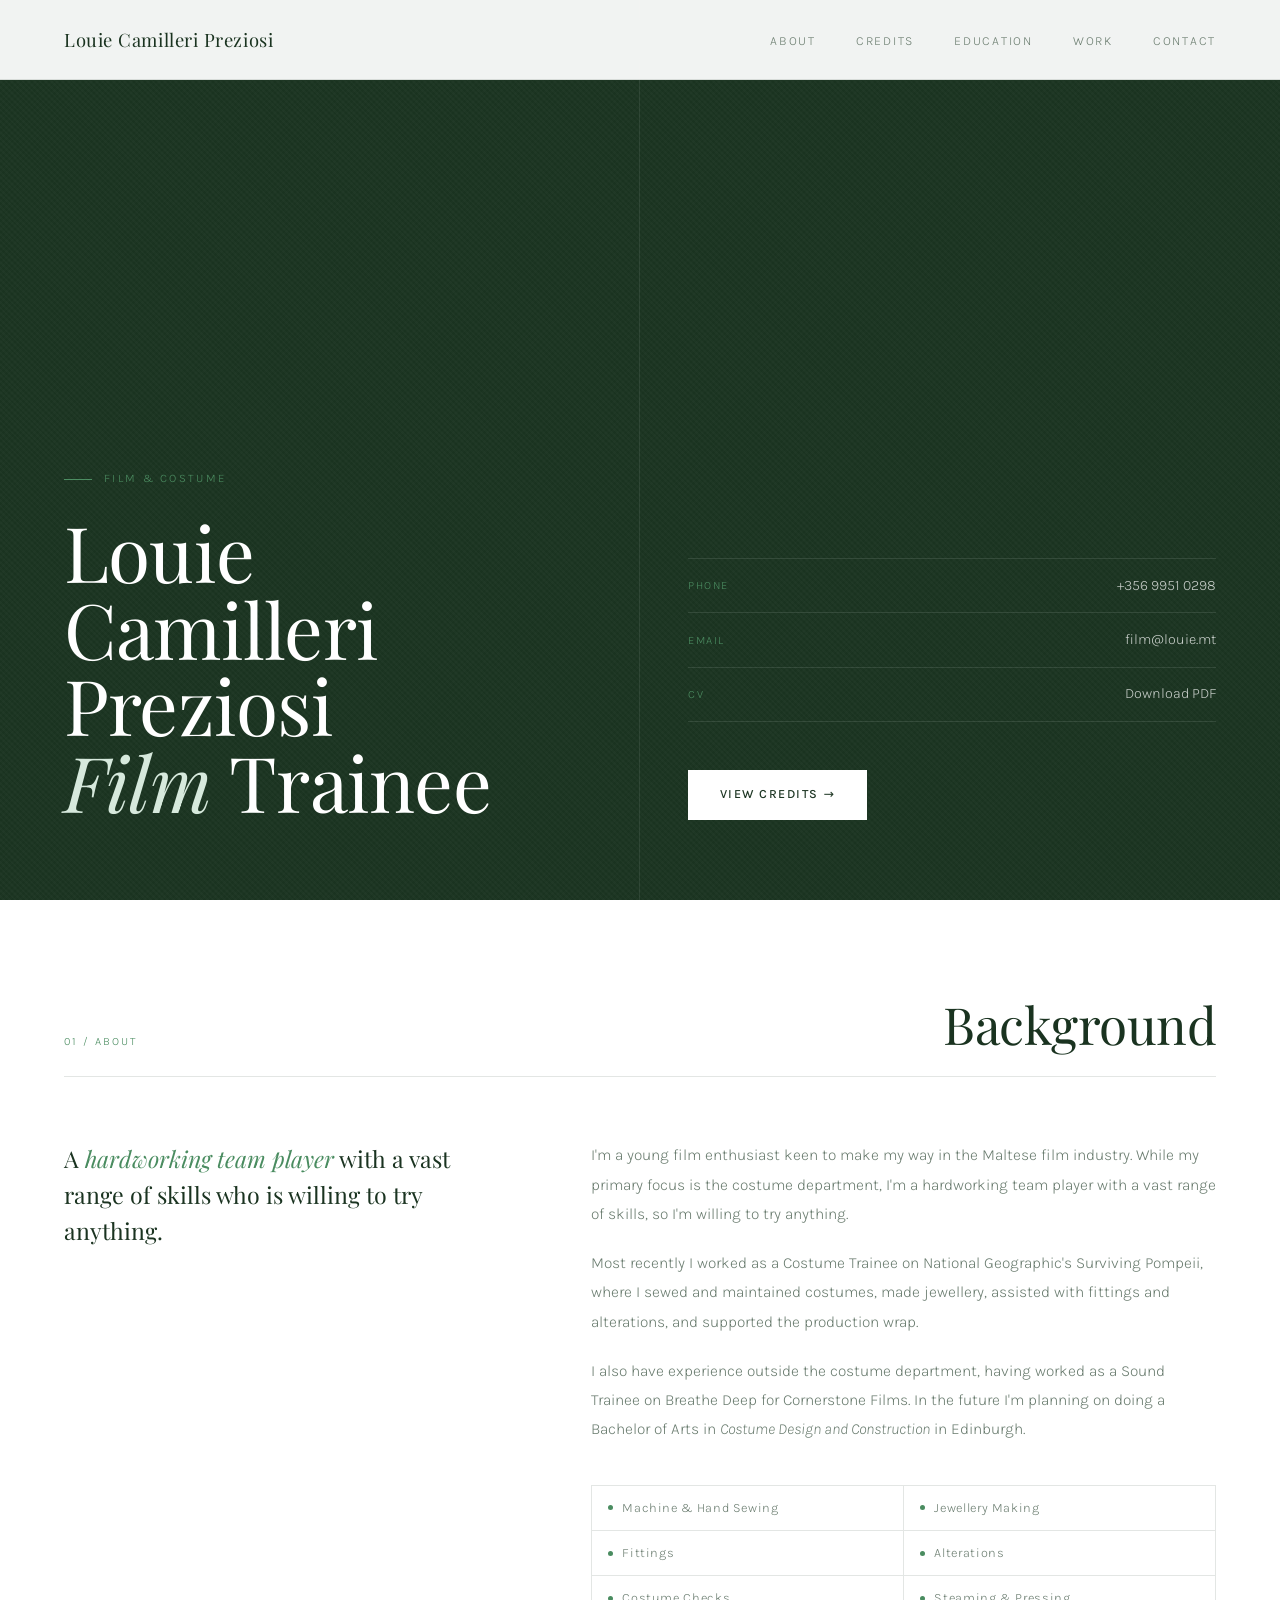
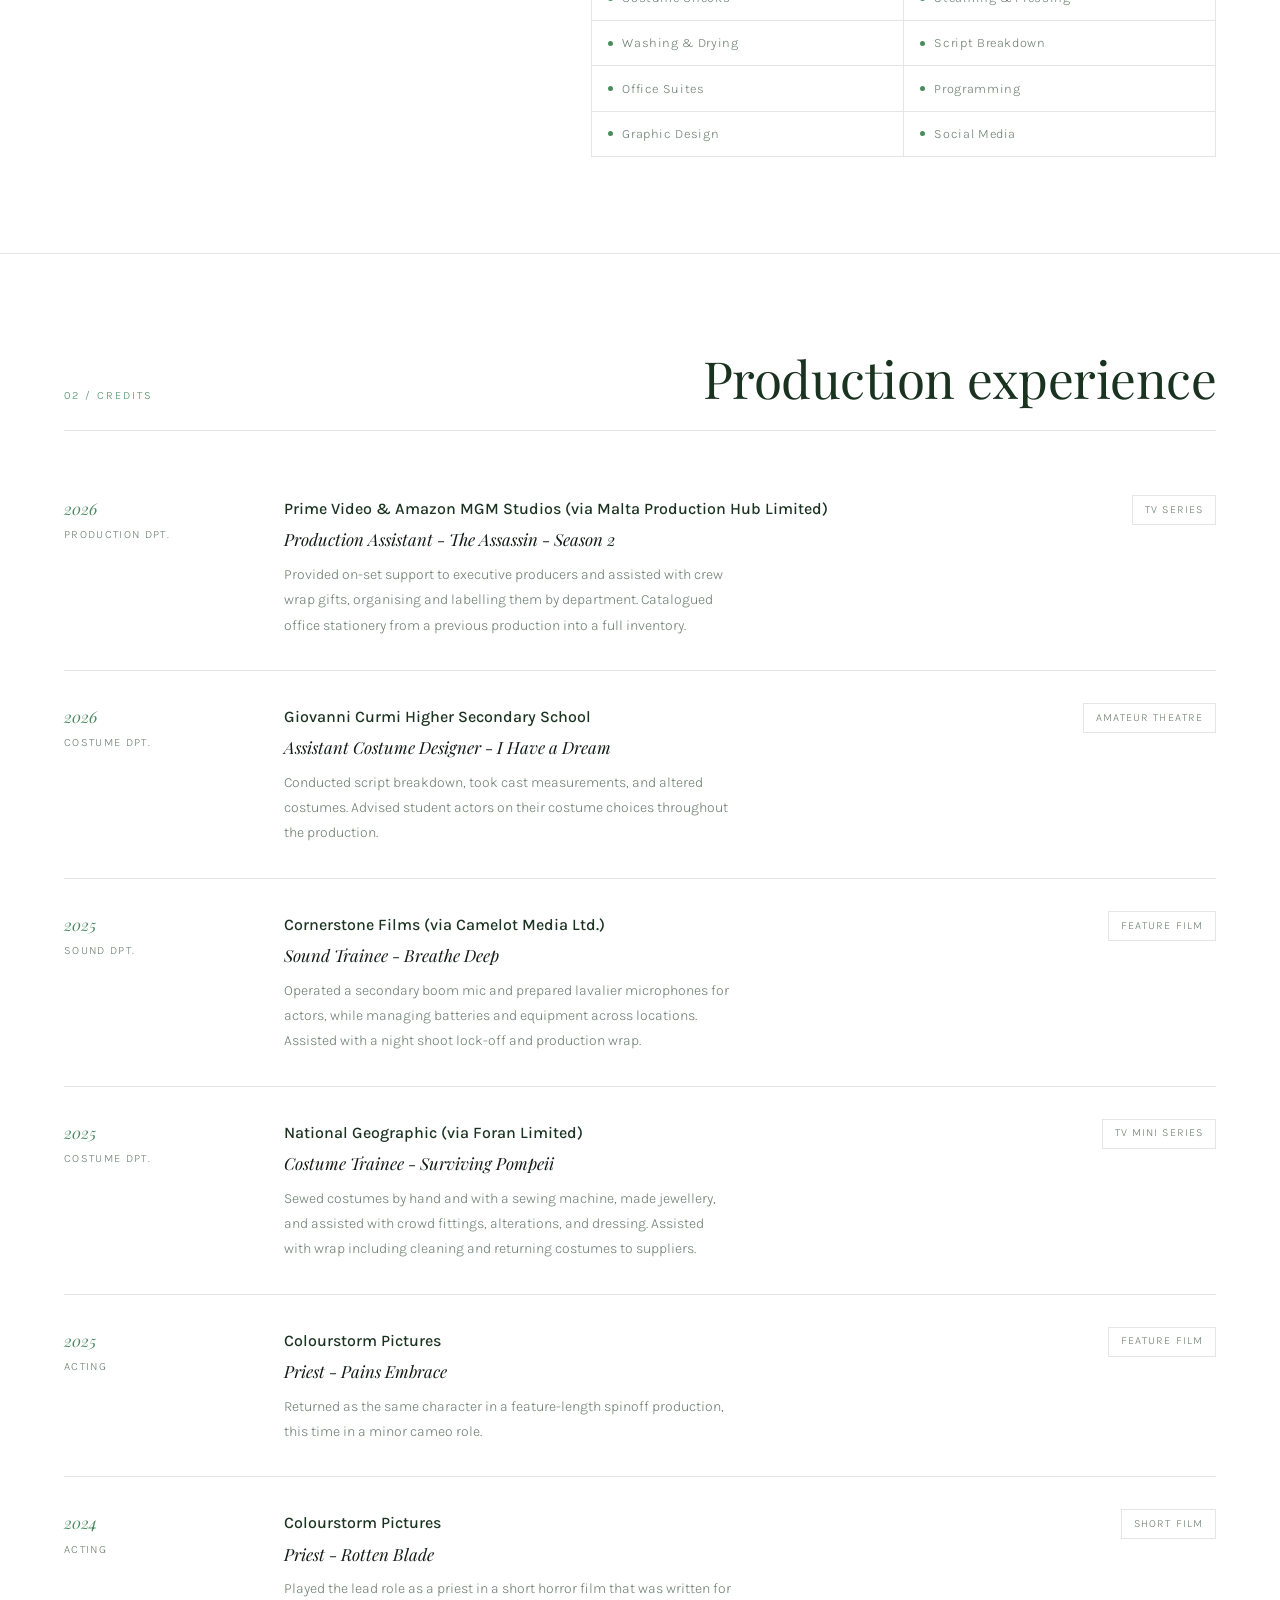
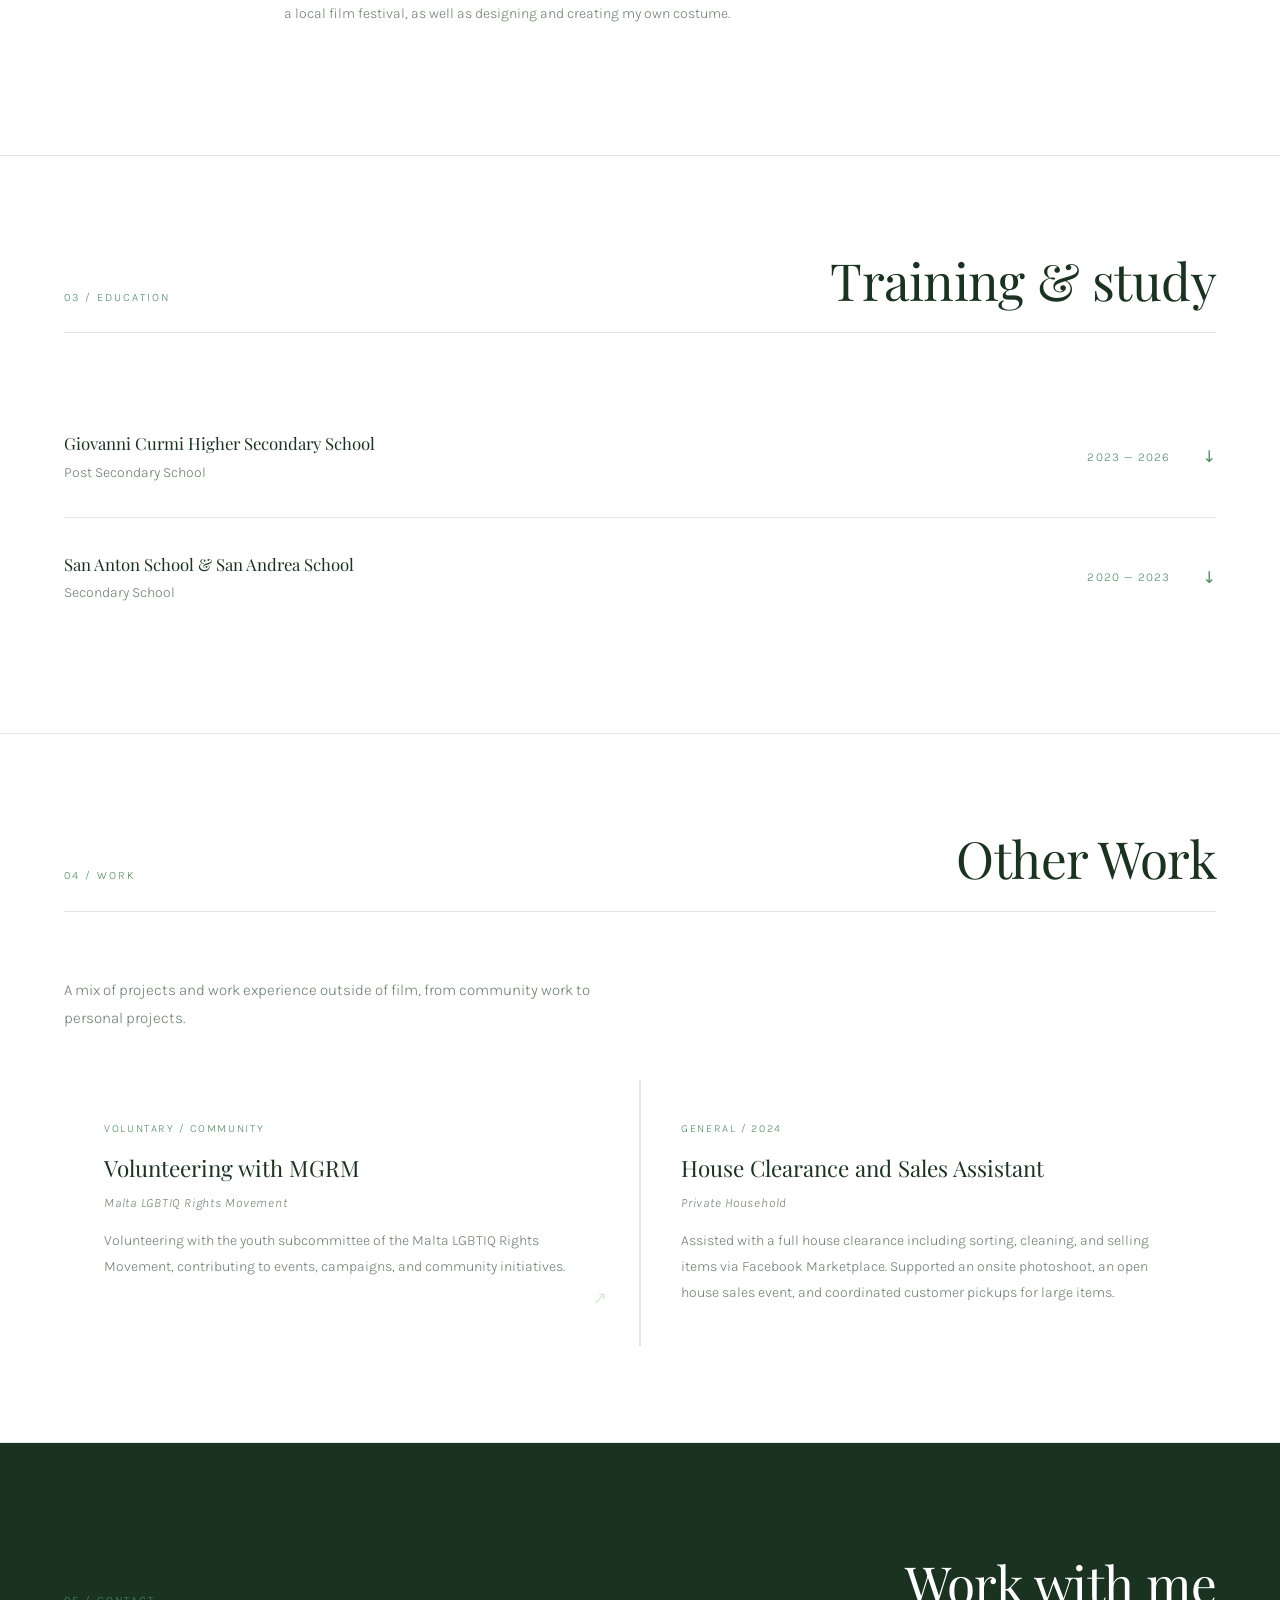
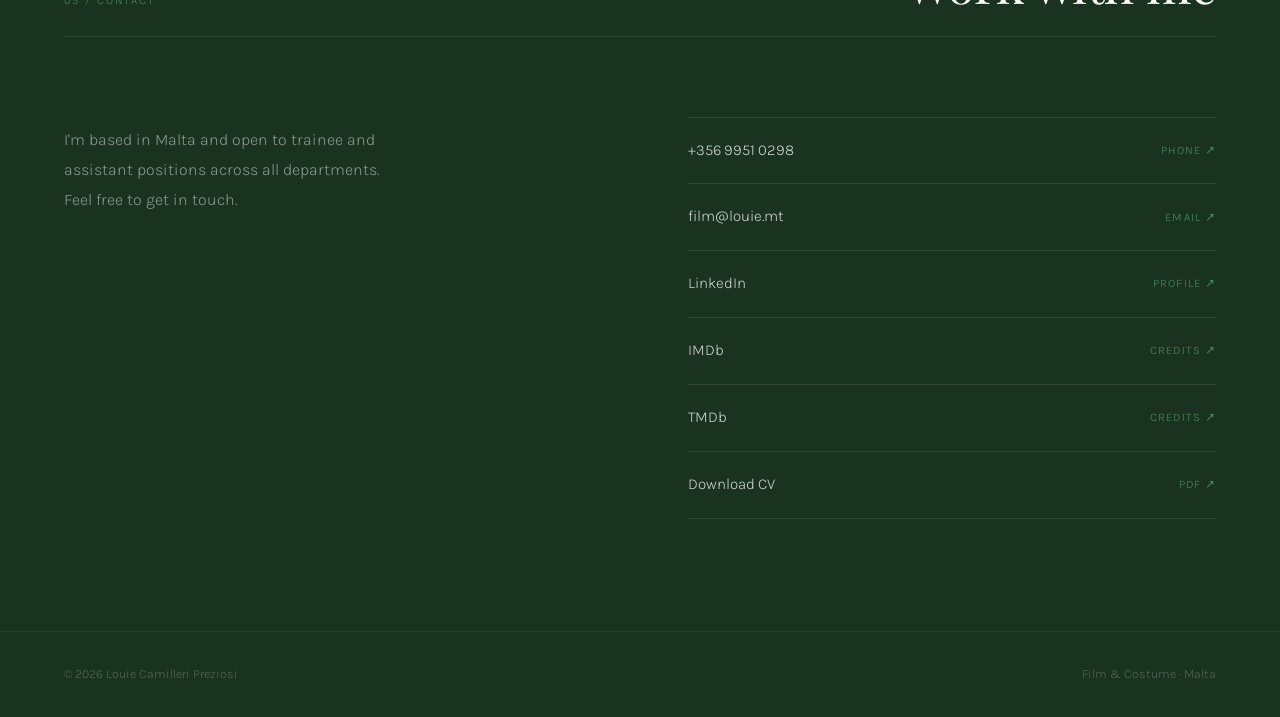
==== commit c26da809: "Add files via upload" ====
--- a/index.html
+++ b/index.html
@@ -11,6 +11,7 @@
     rel="stylesheet">
   <link rel="stylesheet" href="style.css">
   <link rel="stylesheet" href="index.css">
+  <link rel="icon" href="favicon.png" type="image/x-icon">
 </head>
 
 <body>
@@ -103,6 +104,19 @@
       <div class="credit-item fade-up">
         <div class="credit-meta">
           <p class="credit-year">2026</p>
+          <p class="credit-dept">Production Dpt.</p>
+        </div>
+        <div class="credit-main">
+          <p class="credit-role">Prime Video & Amazon MGM Studios (via Malta Production Hub Limited)</p>
+          <p class="credit-production">Production Assistant - The Assassin - Season 2</p>
+          <p class="credit-desc">Provided on-set support to executive producers and assisted with crew wrap gifts,
+             organising and labelling them by department. Catalogued office stationery from a previous production into a full inventory.</p>
+        </div>
+        <span class="credit-type">TV Series</span>
+      </div>
+      <div class="credit-item fade-up">
+        <div class="credit-meta">
+          <p class="credit-year">2026</p>
           <p class="credit-dept">Costume Dpt.</p>
         </div>
         <div class="credit-main">
@@ -133,7 +147,7 @@
           <p class="credit-dept">Costume Dpt.</p>
         </div>
         <div class="credit-main">
-          <p class="credit-role">National Geographic (via Foran LTD.)</p>
+          <p class="credit-role">National Geographic (via Foran Limited)</p>
           <p class="credit-production">Costume Trainee - Surviving Pompeii</p>
           <p class="credit-desc">Sewed costumes by hand and with a sewing machine, made jewellery, and assisted with
             crowd fittings, alterations, and dressing. Assisted with wrap including cleaning and returning costumes to
@@ -220,7 +234,7 @@
         </div>
         <div class="edu-subjects">
           <div class="edu-subject-group">
-            <p class="edu-subject-group-label">Intermediate Matriculation</p>
+            <p class="edu-subject-group-label">Secondary Education Certificate</p>
             <div class="edu-subject-grid">
               <span class="edu-subject">Biology</span>
               <span class="edu-subject">Computing</span>
